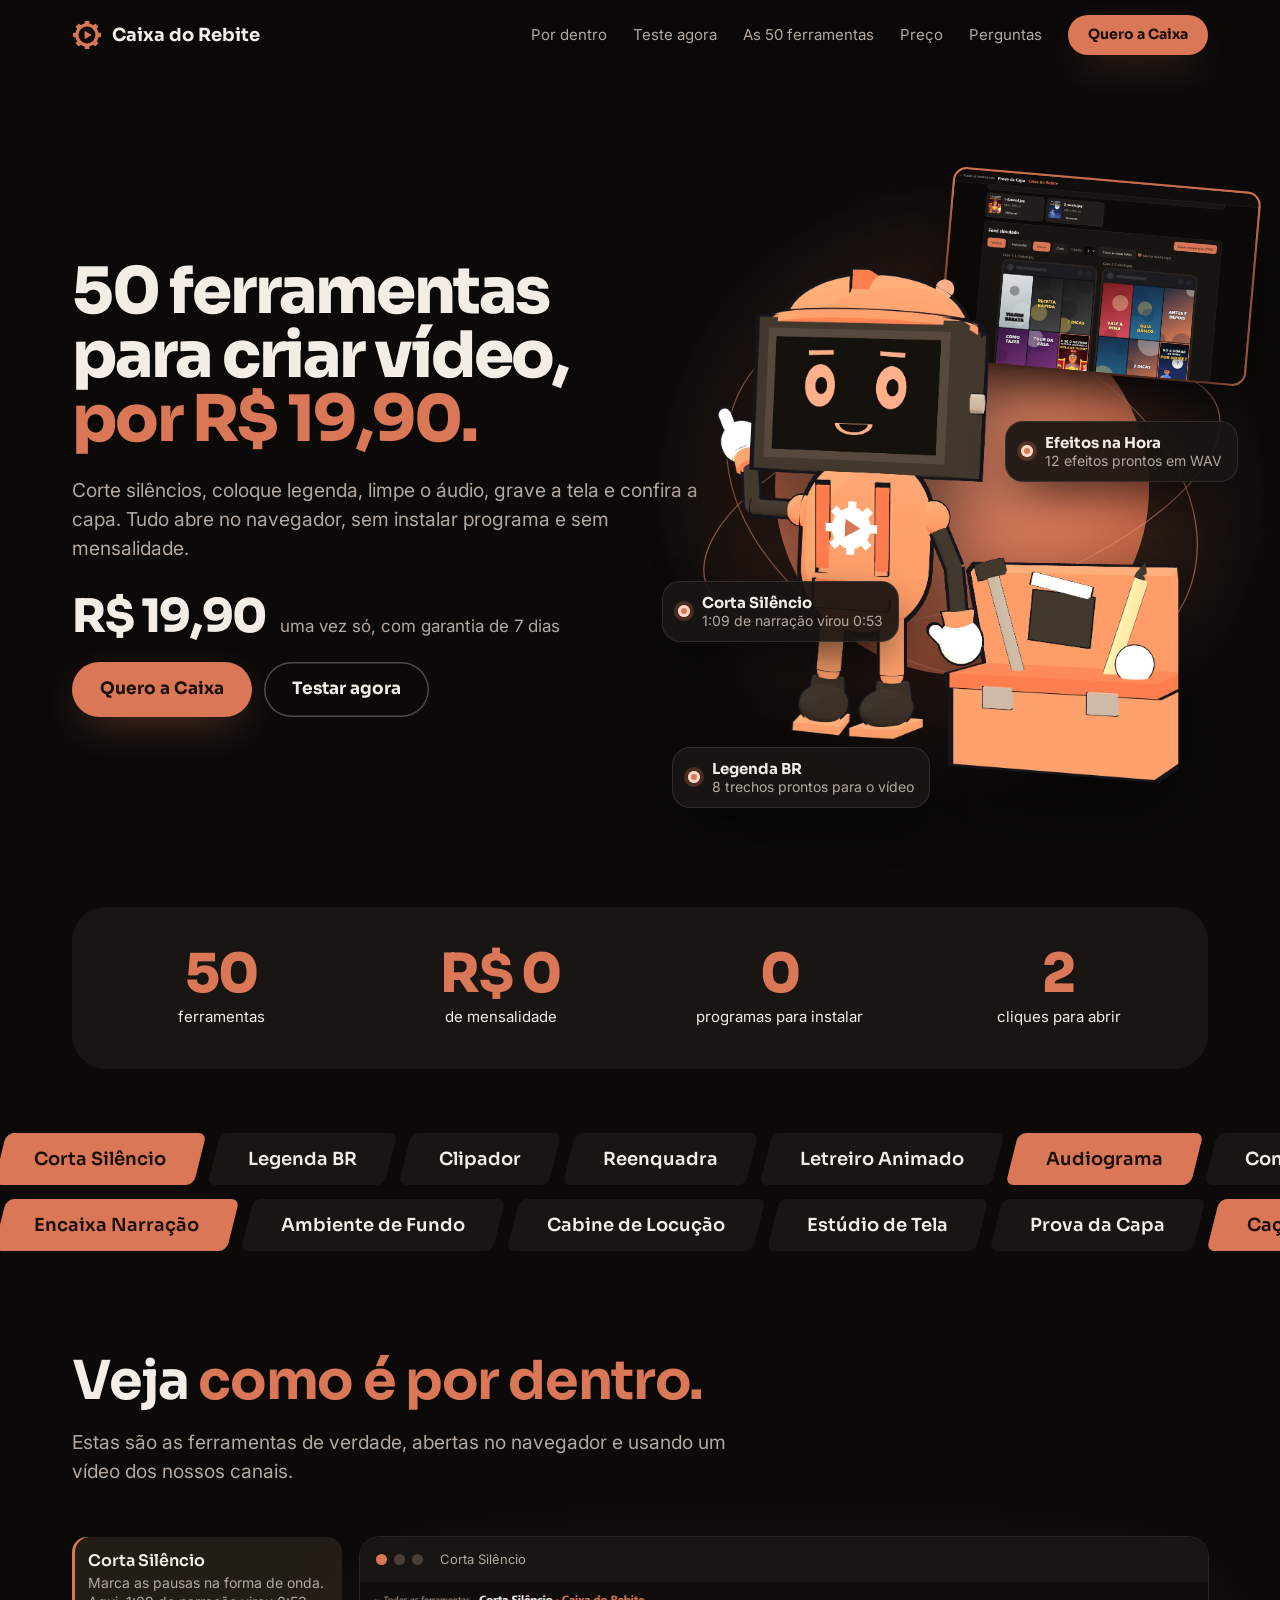
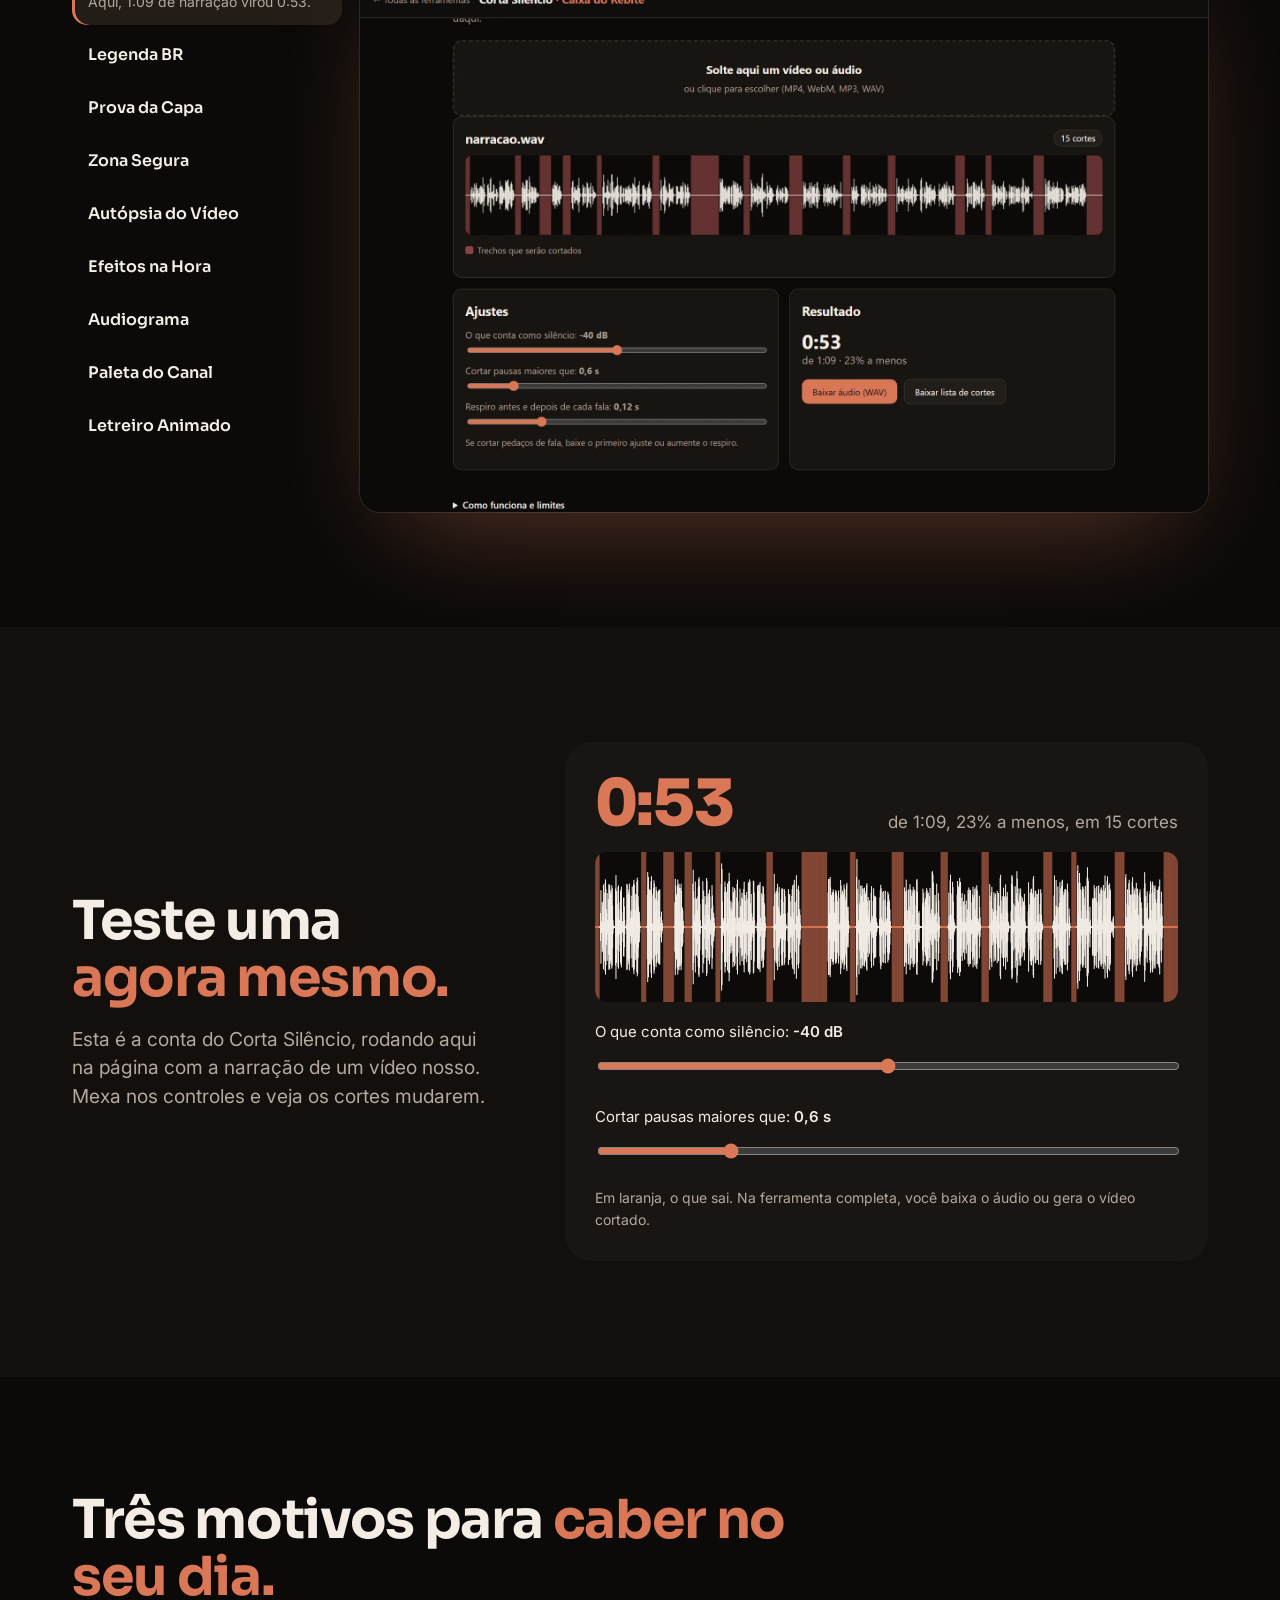
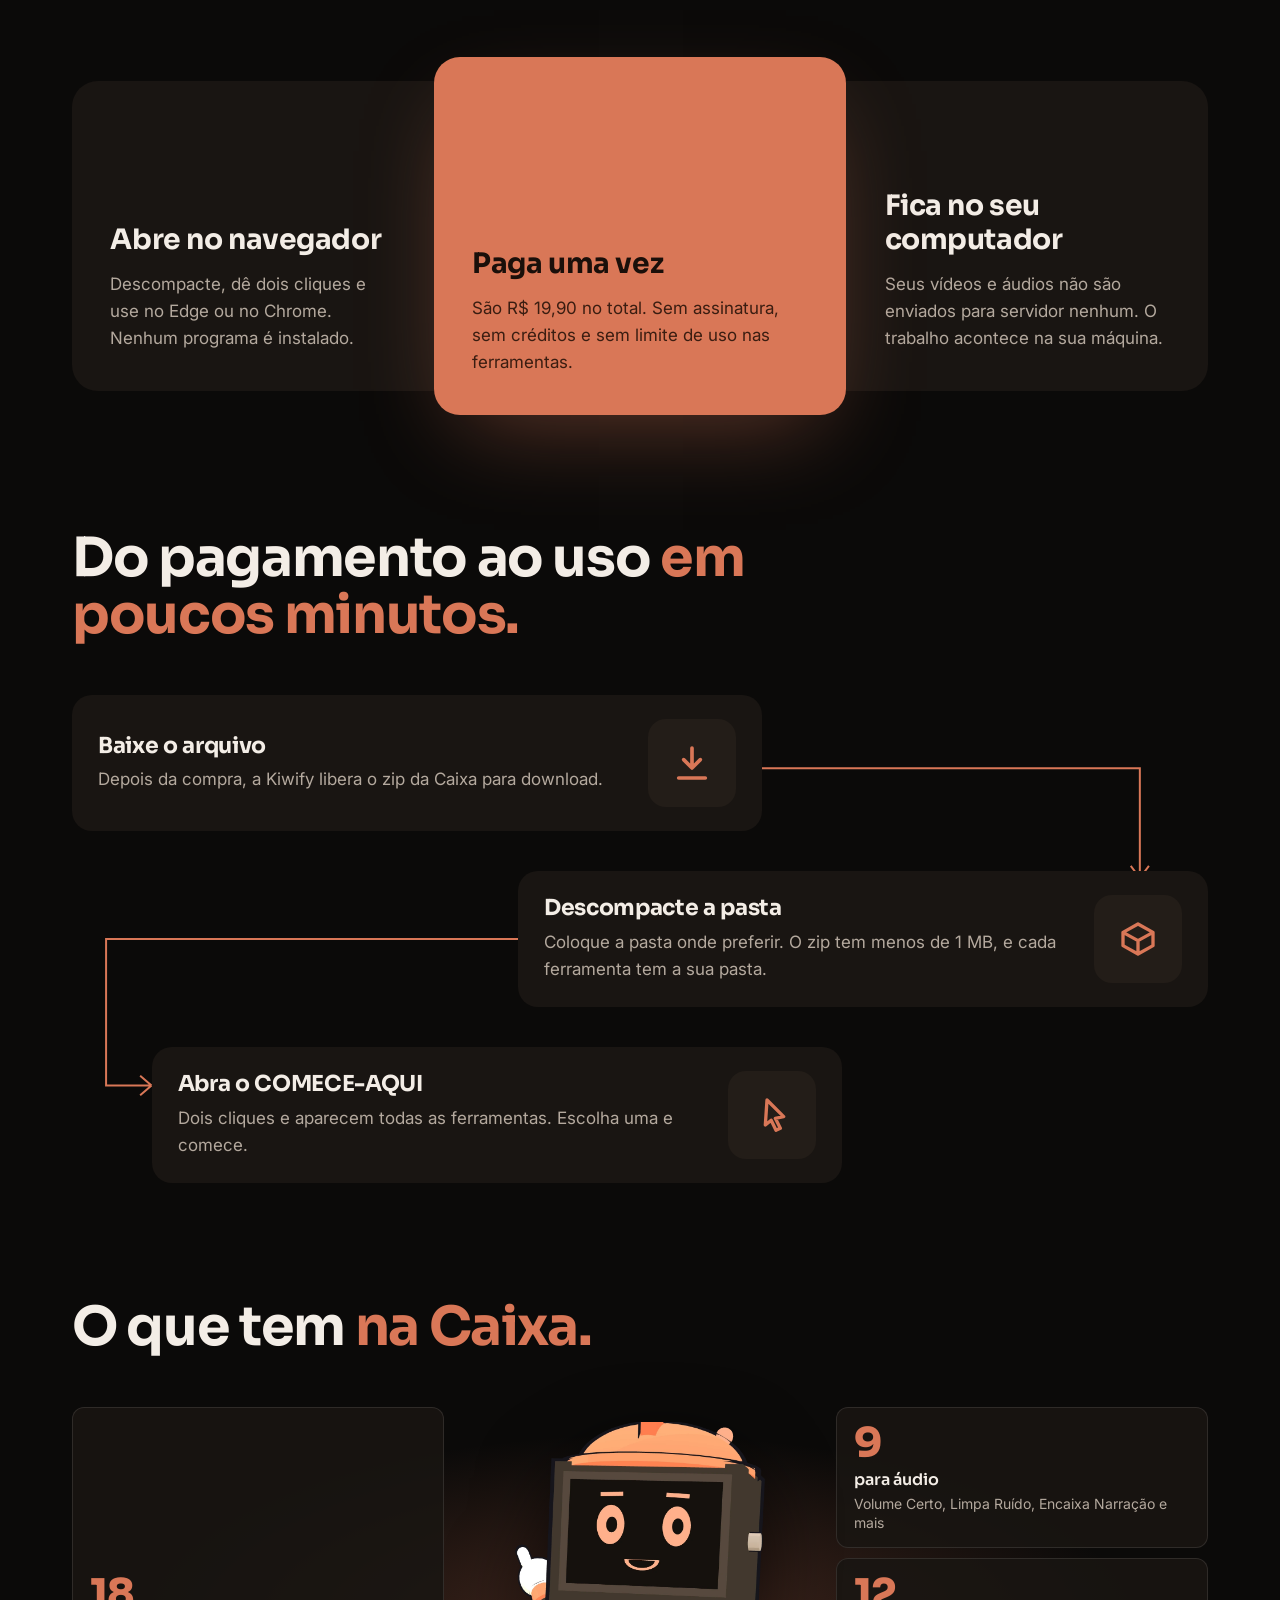
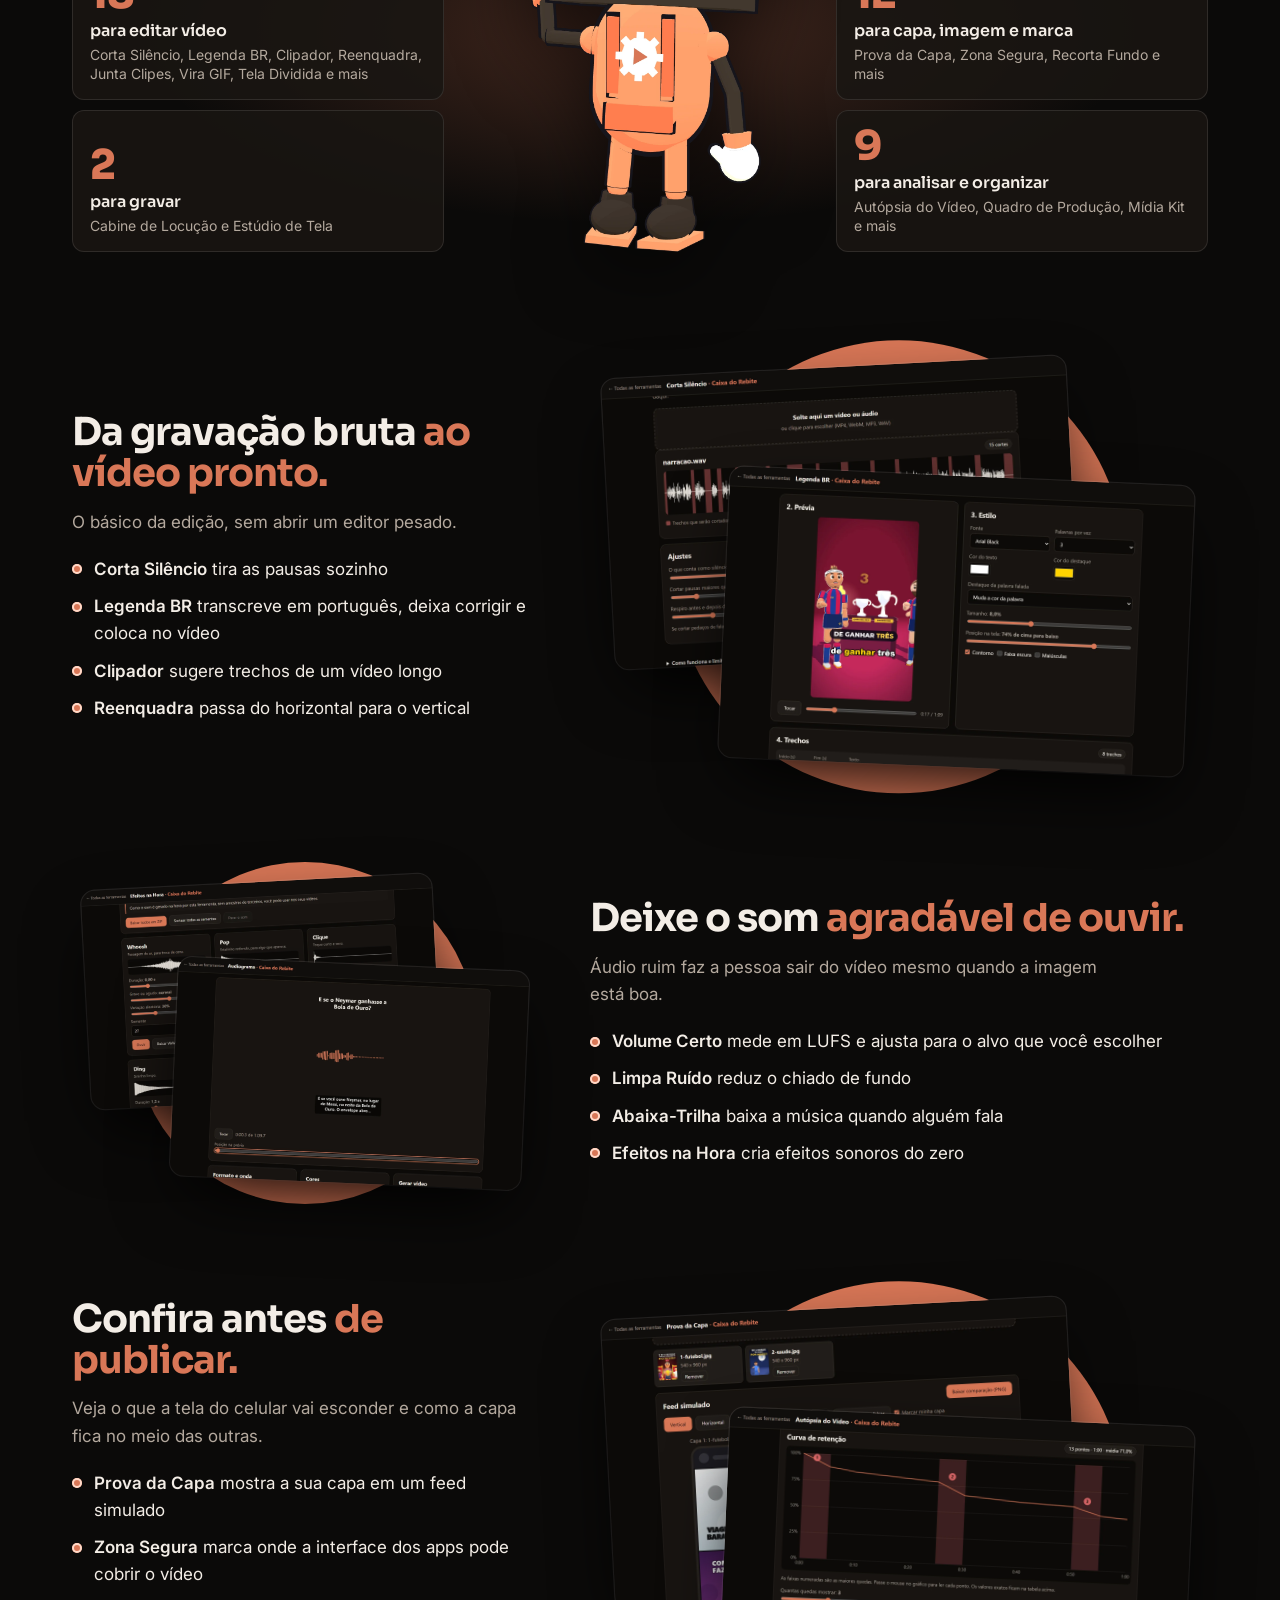
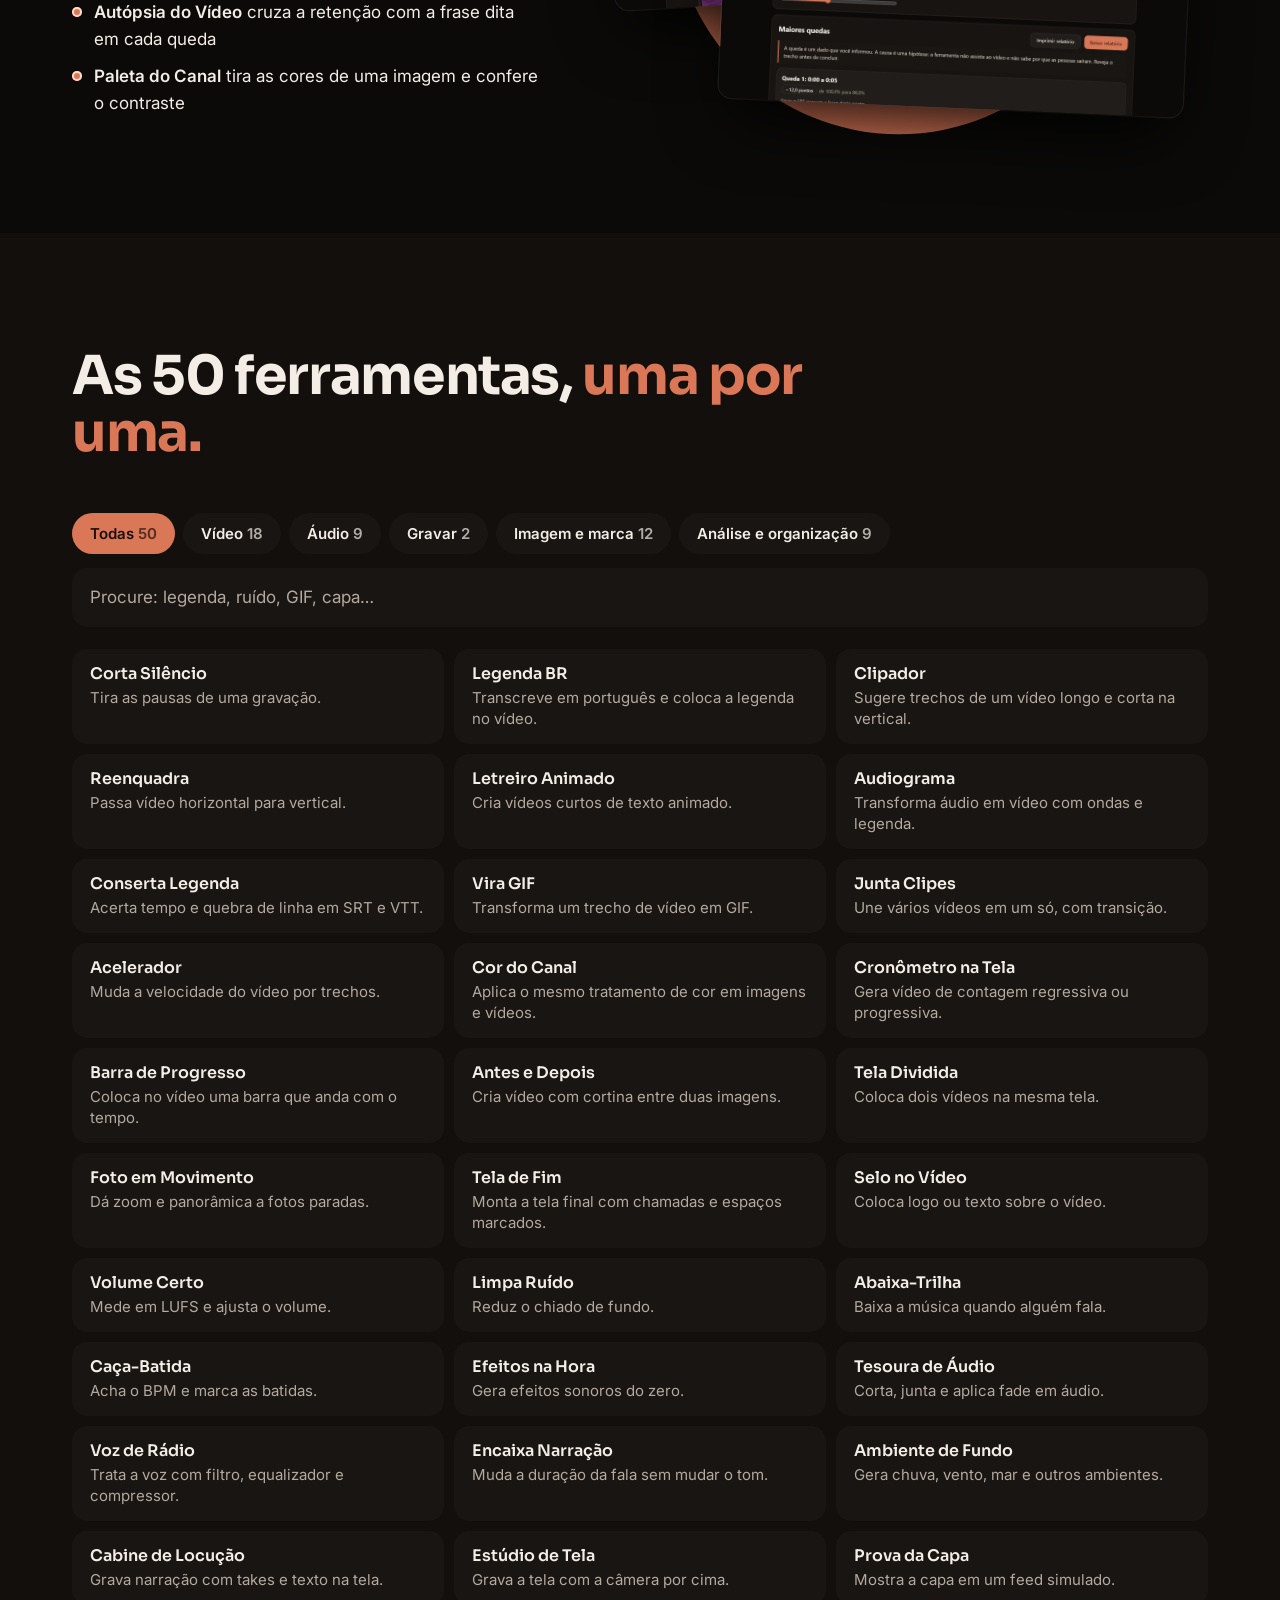
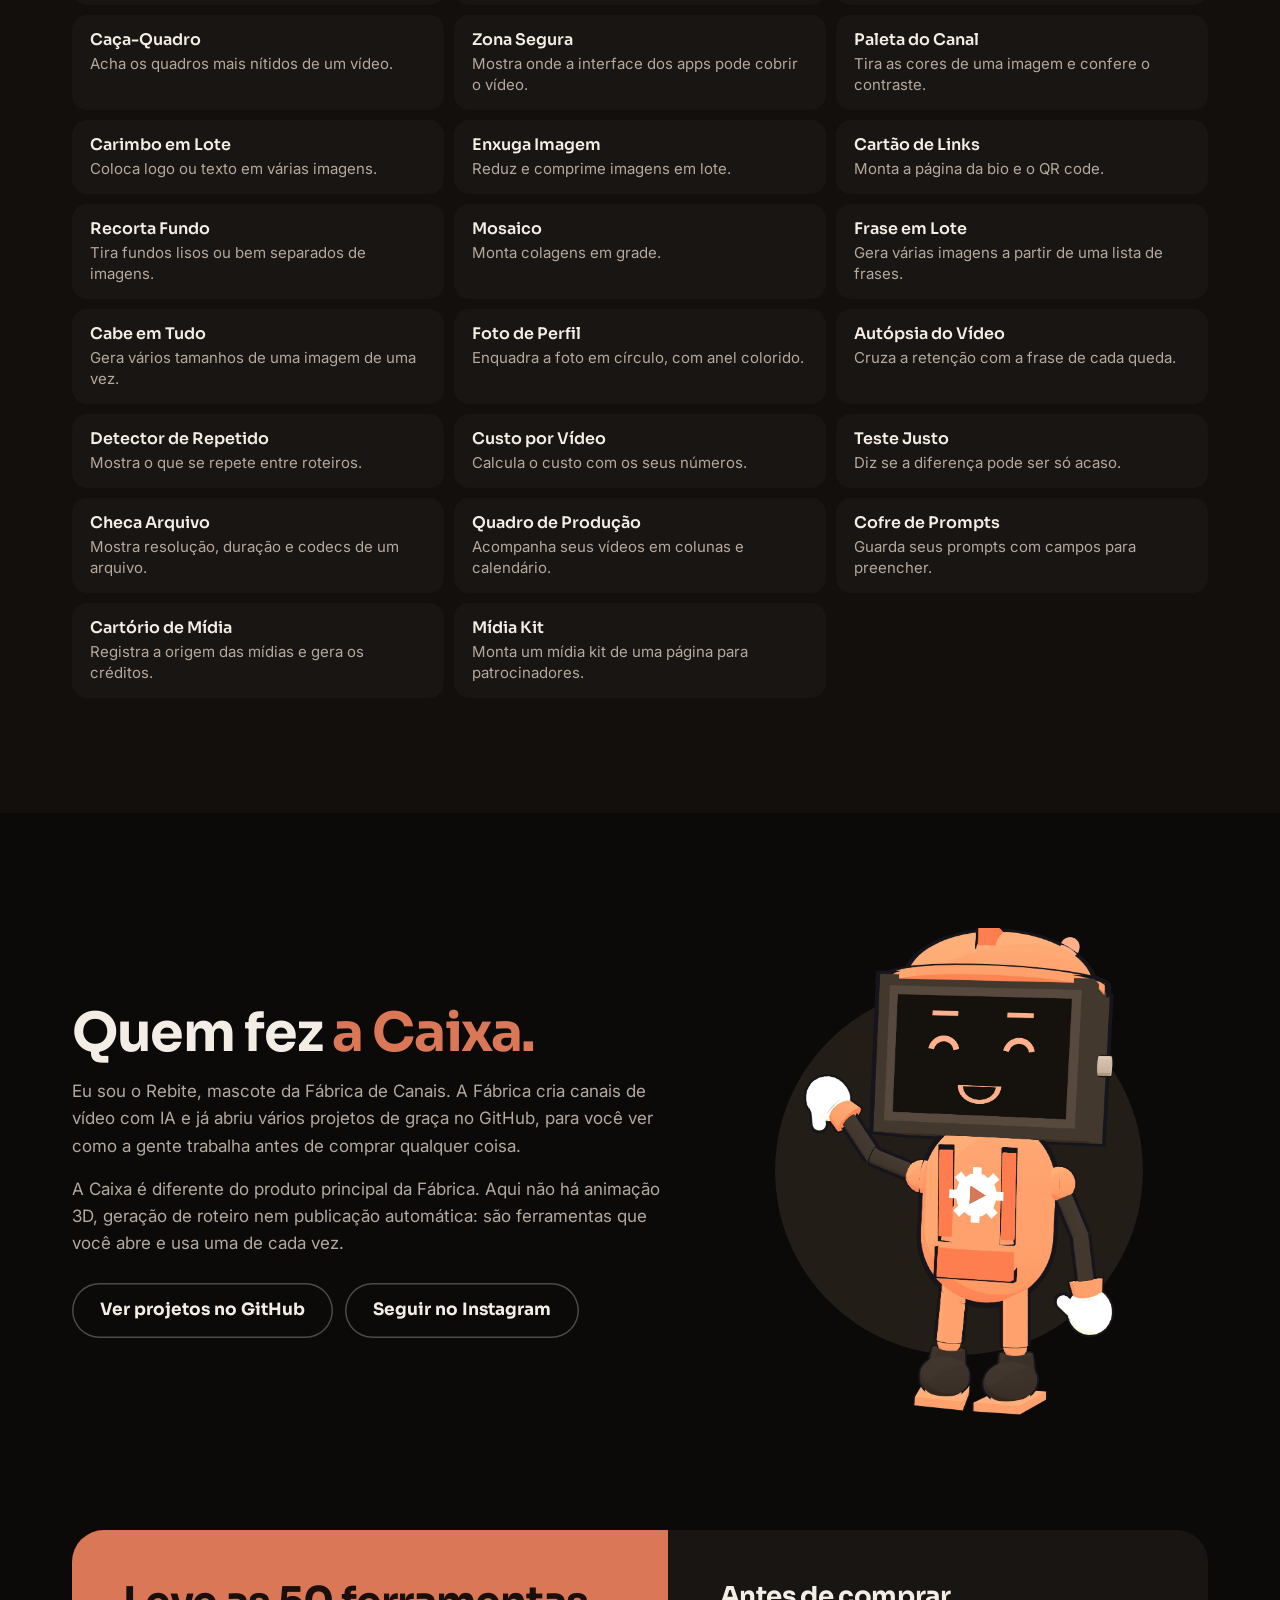
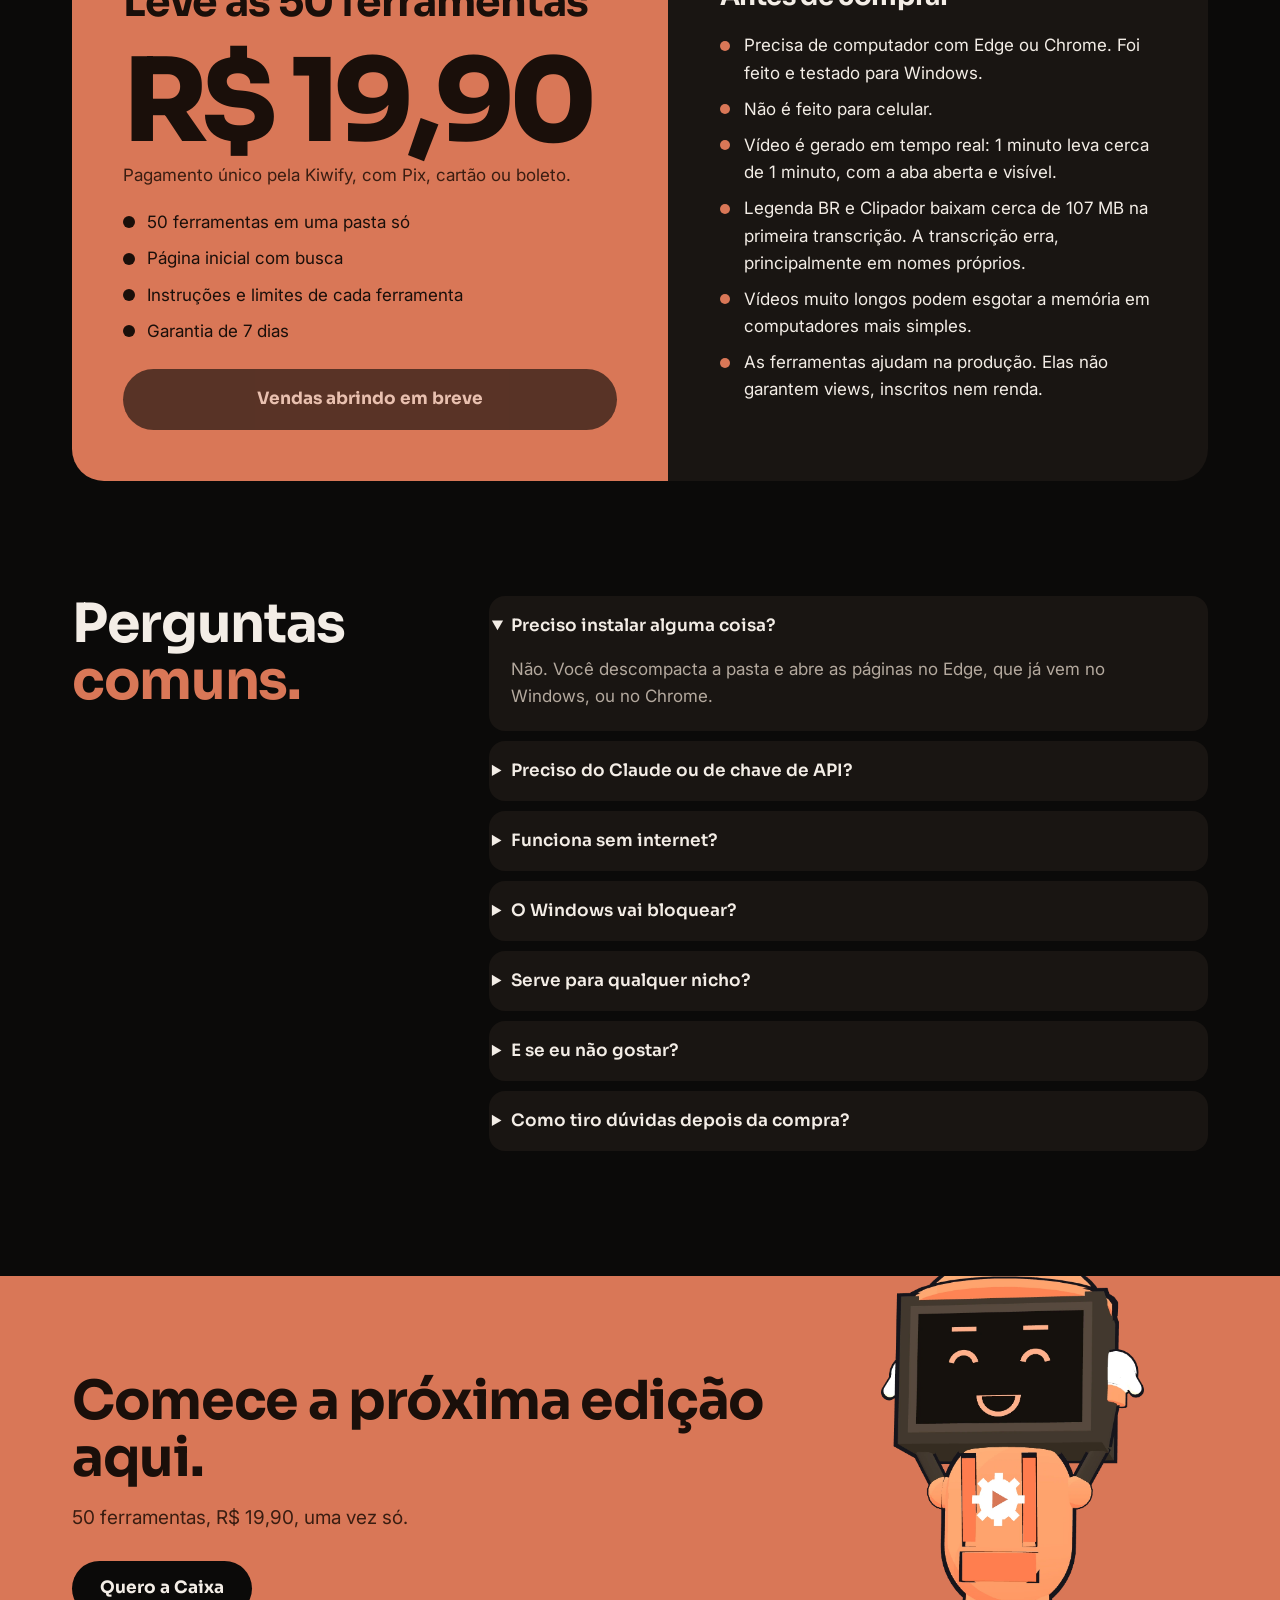
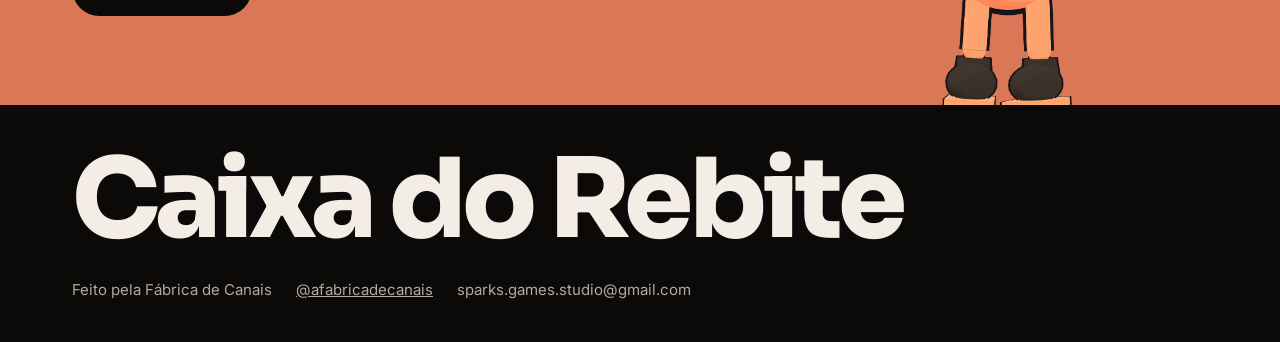
==== caixa.html @ 47e312ff "Publica a página de vendas da Caixa de Ferramentas do Rebite A compra fica desativada até o link da " ====
<!doctype html>
<html lang="pt-BR">
<head>
<meta charset="utf-8">
<meta name="viewport" content="width=device-width,initial-scale=1,viewport-fit=cover">
<title>Caixa de Ferramentas do Rebite: 50 ferramentas para criar vídeo por R$ 19,90</title>
<meta name="description" content="50 ferramentas para cortar silêncio, legendar, limpar áudio, gravar a tela e conferir a capa. Abrem no navegador, sem instalar programa e sem mensalidade. R$ 19,90, uma vez só.">
<meta name="theme-color" content="#0b0a09">
<link rel="canonical" href="https://sparks-gamesstudio.github.io/fabrica-de-canais/caixa.html">
<meta property="og:type" content="product">
<meta property="og:locale" content="pt_BR">
<meta property="og:title" content="Caixa de Ferramentas do Rebite: 50 ferramentas por R$ 19,90">
<meta property="og:description" content="Corte silêncios, coloque legenda, limpe o áudio, grave a tela e confira a capa. Tudo no navegador, sem instalar programa e sem mensalidade.">
<meta property="og:image" content="https://sparks-gamesstudio.github.io/fabrica-de-canais/assets/caixa/og.jpg">
<meta property="og:url" content="https://sparks-gamesstudio.github.io/fabrica-de-canais/caixa.html">
<meta name="twitter:card" content="summary_large_image">
<link rel="icon" href="assets/simbolo.svg" type="image/svg+xml">
<link rel="preconnect" href="https://fonts.googleapis.com">
<link rel="preconnect" href="https://fonts.gstatic.com" crossorigin>
<link href="https://fonts.googleapis.com/css2?family=Sora:wght@500;600;700;800&family=Inter:wght@400;500;600&display=swap" rel="stylesheet">
<style>
:root{--bg:#0b0a09;--bg2:#120f0d;--card:#191512;--card2:#231d18;--txt:#f3ede6;--mut:#b4a99e;--or:#d97757;--or2:#f0a07f;--or3:#ffcfb8;--line:rgba(243,237,230,.11);--glow:rgba(217,119,87,.42);--max:1200px;--r:26px}
*{box-sizing:border-box}
html{scroll-behavior:smooth;-webkit-text-size-adjust:100%}
body{margin:0;background:var(--bg);color:var(--txt);font:17px/1.6 Inter,"Segoe UI",system-ui,sans-serif;-webkit-font-smoothing:antialiased;overflow-x:clip}
img,svg,canvas{display:block;max-width:100%}
a{color:inherit}
h1,h2,h3{font-family:Sora,Inter,sans-serif;margin:0;letter-spacing:-.025em;line-height:1.06;font-weight:700}
h1{font-size:clamp(42px,5vw,74px);font-weight:800;letter-spacing:-.035em;line-height:1}
h2{font-size:clamp(32px,4.2vw,58px)}
h3{font-size:22px;line-height:1.2;letter-spacing:-.015em}
h1 em,h2 em{font-style:normal;color:var(--or)}
p{margin:0}
.wrap{max-width:var(--max);margin:auto;padding-inline:clamp(18px,3.4vw,32px)}
section{position:relative;padding-block:clamp(70px,9vw,128px);scroll-margin-top:70px}
.lead{font-size:clamp(18px,1.5vw,21px);color:var(--mut);line-height:1.5;max-width:58ch}
.btn{display:inline-flex;align-items:center;justify-content:center;gap:10px;background:var(--or);color:#1a0f0a;font:700 17px/1.1 Sora,Inter,sans-serif;padding:18px 28px;border-radius:99px;border:0;text-decoration:none;cursor:pointer;box-shadow:0 14px 44px -12px var(--glow);transition:transform .18s,background .18s}
.btn:hover{background:var(--or2);transform:translateY(-2px)}
.btn:active{transform:translateY(0) scale(.98)}
.btn.sec{background:transparent;color:var(--txt);box-shadow:inset 0 0 0 1.5px rgba(243,237,230,.28)}
.btn.sec:hover{background:rgba(243,237,230,.08)}
.btn[aria-disabled=true]{opacity:.62;cursor:default;transform:none}
:focus-visible{outline:3px solid var(--or3);outline-offset:3px;border-radius:8px}
/* navegação */
.nav{position:sticky;top:0;z-index:40;background:rgba(11,10,9,.86);backdrop-filter:blur(12px)}
.nav .wrap{display:flex;align-items:center;gap:26px;height:70px}
.marca{display:flex;align-items:center;gap:10px;font:700 18px Sora,sans-serif;text-decoration:none;white-space:nowrap}
.nav ul{display:flex;gap:26px;list-style:none;margin:0 0 0 auto;padding:0;font-size:15px}
.nav ul a{text-decoration:none;color:var(--mut)}.nav ul a:hover{color:var(--txt)}
.nav .btn{padding:12px 20px;font-size:14px}
@media(max-width:820px){.nav ul{display:none}.nav .btn{margin-left:auto}}
/* topo */
.heroi{padding-block:clamp(26px,3vw,48px) 0;overflow:clip}
.heroi .wrap{display:grid;grid-template-columns:minmax(0,1.12fr) minmax(0,.88fr);gap:18px;align-items:center;min-height:min(760px,calc(100vh - 70px))}
.heroi .lead{margin:24px 0 30px}
.acoes{display:flex;flex-wrap:wrap;gap:12px;align-items:center}
.preco-topo{display:flex;flex-wrap:wrap;gap:6px 14px;align-items:baseline;margin-bottom:22px}
.preco-topo b{font:800 clamp(38px,3.6vw,50px)/1 Sora,sans-serif;letter-spacing:-.03em}
.preco-topo span{color:var(--mut)}
.nota{color:var(--mut);font-size:15px;margin-top:16px}
.palco{position:relative;height:clamp(500px,48vw,720px)}
.palco .sol{position:absolute;left:50%;top:50%;width:76%;aspect-ratio:1;transform:translate(-50%,-50%);border-radius:50%;background:radial-gradient(circle at 42% 34%,#ef9674,var(--or) 55%,#a44f33)}
.palco .halo{position:absolute;inset:-14%;background:radial-gradient(circle,var(--glow),transparent 62%);pointer-events:none}
.palco svg.orbita{position:absolute;inset:0;width:100%;height:100%;overflow:visible;pointer-events:none}
.orbita ellipse{fill:none;stroke:var(--or2);stroke-width:1.5;opacity:.55}
.palco .rebite{position:absolute;left:47%;bottom:2%;height:84%;width:auto;max-width:none;transform:translateX(-50%);filter:drop-shadow(0 26px 40px rgba(0,0,0,.55))}
.janelinha{position:absolute;right:-9%;top:0;width:62%;border-radius:12px;overflow:hidden;box-shadow:0 26px 60px -12px #000,0 0 0 2px var(--or);transform:rotate(5deg);background:#100e0c}
.resultado{position:absolute;display:flex;gap:12px;align-items:center;background:rgba(25,21,18,.93);border-radius:18px;padding:12px 16px;box-shadow:0 18px 50px -14px #000,inset 0 0 0 1px var(--line);font-size:14px;line-height:1.3;max-width:275px;z-index:3;animation:flutua 7s ease-in-out infinite}
.resultado i{flex:none;width:12px;height:12px;border-radius:50%;background:var(--or);box-shadow:0 0 0 4px rgba(217,119,87,.25),inset 0 0 0 3px #ffd9c8}
.resultado b{display:block;font:700 15px Sora,sans-serif}
.resultado span{color:var(--mut)}
.r1{left:-11%;top:65%}.r2{right:-6%;top:39%;animation-delay:-2.3s}.r3{left:-9%;bottom:-2%;animation-delay:-4.6s}
@keyframes flutua{50%{transform:translateY(-10px)}}
@media(max-width:960px){.heroi .wrap{grid-template-columns:1fr;min-height:0}.palco{height:112vw;max-height:640px;margin-top:6px}.janelinha{right:0;width:44%;top:2%}.r1{left:0;top:auto;bottom:27%}.r2{right:0;top:auto;bottom:7%}.r3{display:none}.resultado{max-width:215px;font-size:13px;padding:10px 13px}.resultado b{font-size:14px}}
/* bolhas de números */
.bolhas{display:grid;grid-template-columns:repeat(4,1fr);gap:0;background:var(--card);border-radius:34px;margin-top:clamp(20px,3vw,40px);padding:clamp(20px,2.6vw,34px) 10px;position:relative;z-index:4}
.bolhas div{padding:6px 18px;text-align:center}
.bolhas b{display:block;font:800 clamp(36px,4.2vw,58px)/1.05 Sora,sans-serif;letter-spacing:-.03em;color:var(--or)}
.bolhas span{font-size:15px;color:var(--txt)}
@media(max-width:700px){.bolhas{grid-template-columns:1fr 1fr;row-gap:20px}}
/* faixa inclinada */
.faixa{padding-block:clamp(44px,5vw,70px);overflow:hidden}
.trilho{display:flex;gap:14px;width:max-content;animation:anda 70s linear infinite}
.trilho+.trilho{margin-top:14px;animation-direction:reverse}
.trilho span{display:block;padding:15px 34px;font:600 18px Sora,sans-serif;background:var(--card);transform:skewX(-14deg);border-radius:8px;white-space:nowrap}
.trilho span b{display:block;font-weight:600;transform:skewX(14deg)}
.trilho span:nth-child(5n+1){background:var(--or);color:#1a0f0a}
@keyframes anda{to{transform:translateX(-50%)}}
/* janela de ferramentas */
.titulo{max-width:800px;margin-bottom:clamp(30px,4vw,52px)}
.titulo .lead{margin-top:18px}
.vitrine{display:grid;grid-template-columns:270px minmax(0,1fr);gap:18px;align-items:start}
.abas{display:grid;gap:6px}
.abas button{all:unset;box-sizing:border-box;display:block;padding:13px 16px;border-radius:15px;cursor:pointer;transition:background .15s}
.abas button b{display:block;font:600 16px Sora,sans-serif}
.abas button span{display:none;font-size:14px;color:var(--mut);line-height:1.35;margin-top:3px}
.abas button:hover{background:var(--card)}
.abas button:focus-visible{outline:3px solid var(--or3)}
.abas button[aria-selected=true]{background:var(--card2);box-shadow:inset 3px 0 0 var(--or)}
.abas button[aria-selected=true] span{display:block}
.navegador{border-radius:20px;background:#100e0c;overflow:hidden;box-shadow:0 44px 110px -40px var(--glow),0 0 0 1px var(--line)}
.navegador .barra{display:flex;align-items:center;gap:7px;padding:12px 16px;background:var(--card)}
.navegador .barra i{width:11px;height:11px;border-radius:50%;background:#4a3f36}
.navegador .barra i:first-child{background:var(--or)}
.navegador .barra span{margin-left:10px;font-size:13px;color:var(--mut)}
.navegador img{width:100%;height:auto;aspect-ratio:16/10;object-fit:cover;object-position:top}
.legenda-tela{margin-top:14px;color:var(--mut);font-size:15px}
@media(max-width:900px){.vitrine{grid-template-columns:1fr}.abas{display:flex;overflow-x:auto;gap:8px;padding-bottom:6px;scrollbar-width:none}.abas button{flex:none;background:var(--card);border-radius:99px;padding:11px 16px}.abas button b{font-size:14px;white-space:nowrap}.abas button[aria-selected=true]{background:var(--or);color:#1a0f0a;box-shadow:none}.abas button[aria-selected=true] span{display:none}}
/* teste ao vivo */
.ao-vivo{background:var(--bg2)}
.ao-vivo .wrap{display:grid;grid-template-columns:minmax(0,.8fr) minmax(0,1.2fr);gap:clamp(26px,5vw,70px);align-items:center}
.bancada{background:var(--card);border-radius:var(--r);padding:clamp(18px,2.4vw,30px)}
.bancada canvas{width:100%;height:150px;border-radius:12px;background:#0d0b0a}
.placar{display:flex;align-items:flex-end;justify-content:space-between;gap:10px;margin:0 0 16px;flex-wrap:wrap}
.placar b{font:800 clamp(46px,5vw,68px)/1 Sora,sans-serif;letter-spacing:-.03em;color:var(--or);font-variant-numeric:tabular-nums}
.placar span{color:var(--mut)}
.bancada label{display:block;margin-top:18px;font-size:15px}
.bancada label b{font-weight:600}
.bancada input[type=range]{width:100%;margin-top:9px;accent-color:var(--or);height:26px}
.pequeno{font-size:14px;color:var(--mut);margin-top:14px}
@media(max-width:900px){.ao-vivo .wrap{grid-template-columns:1fr}}
/* três cartões */
.tres{display:grid;grid-template-columns:1fr 1.14fr 1fr;align-items:stretch}
.tres>div{padding:clamp(26px,3vw,42px);background:var(--card);display:flex;flex-direction:column;gap:14px;justify-content:flex-end;min-height:310px}
.tres>div:first-child{border-radius:var(--r) 0 0 var(--r);margin-block:24px}
.tres>div:last-child{border-radius:0 var(--r) var(--r) 0;margin-block:24px}
.tres .meio{background:var(--or);color:#1a0f0a;border-radius:var(--r);box-shadow:0 34px 90px -28px var(--glow);position:relative;z-index:1}
.tres .meio p{color:#3a1d11}
.tres p{color:var(--mut)}
.tres h3{font-size:clamp(23px,2.2vw,30px)}
@media(max-width:800px){.tres{grid-template-columns:1fr;gap:12px}.tres>div,.tres>div:first-child,.tres>div:last-child{border-radius:var(--r);margin:0;min-height:0}}
/* passos */
.passos{list-style:none;margin:0;padding:0;display:grid;gap:40px;position:relative}
.passos li{position:relative;display:grid;grid-template-columns:minmax(0,1fr) 88px;gap:18px;align-items:center;width:min(690px,100%);background:var(--card);border-radius:20px;padding:24px 26px}
.passos li:nth-child(2){margin-left:auto}
.passos li:nth-child(3){margin-left:7%}
.passos p{color:var(--mut);margin-top:7px}
.passos .sim{width:88px;height:88px;border-radius:18px;background:var(--card2);display:grid;place-items:center;color:var(--or)}
.liga{position:absolute;inset:0;width:100%;height:100%;pointer-events:none;overflow:visible}
.liga path{fill:none;stroke:var(--or);stroke-width:2}
.passos-caixa{position:relative}
@media(max-width:800px){.liga{display:none}.passos{gap:14px}.passos li,.passos li:nth-child(2),.passos li:nth-child(3){margin:0;grid-template-columns:minmax(0,1fr) 62px;padding:20px}.passos .sim{width:62px;height:62px}.passos .sim svg{width:30px}}
/* mapa da caixa */
.mapa{position:relative;display:grid;grid-template-columns:repeat(12,1fr);grid-auto-rows:minmax(104px,auto);gap:10px;background:radial-gradient(ellipse at center,rgba(217,119,87,.28),transparent 62%)}
.mapa a{display:flex;flex-direction:column;justify-content:flex-end;padding:16px 18px;border-radius:12px;background:rgba(25,21,18,.86);box-shadow:inset 0 0 0 1px var(--line);text-decoration:none;transition:box-shadow .15s,background .15s;min-width:0}
.mapa a:hover{box-shadow:inset 0 0 0 2px var(--or);background:var(--card2)}
.mapa b{font:800 clamp(30px,3.2vw,44px)/1 Sora,sans-serif;color:var(--or);letter-spacing:-.03em}
.mapa span{font:600 16px/1.25 Sora,sans-serif;margin-top:6px}
.mapa small{font-size:14px;line-height:1.35;color:var(--mut);margin-top:5px}
.mapa .figura{grid-column:5/9;grid-row:1/4;display:flex;align-items:flex-end;justify-content:center;min-height:420px}
.mapa .figura img{height:430px;width:auto;max-width:none;filter:drop-shadow(0 20px 34px rgba(0,0,0,.6))}
.m1{grid-column:1/5;grid-row:1/3}.m2{grid-column:9/13;grid-row:1/2}.m3{grid-column:1/5;grid-row:3/4}.m4{grid-column:9/13;grid-row:2/3}.m5{grid-column:9/13;grid-row:3/4}
@media(max-width:800px){.mapa{grid-template-columns:1fr 1fr;grid-auto-rows:auto}.mapa .figura{grid-column:1/3;grid-row:auto;min-height:0;order:-1}.mapa .figura img{height:300px}.mapa a{grid-column:auto;grid-row:auto;min-height:104px}.m1{grid-column:1/3}}
/* linhas alternadas */
.linhas{display:grid;gap:clamp(70px,9vw,130px)}
.area{display:grid;grid-template-columns:minmax(0,.86fr) minmax(0,1.14fr);gap:clamp(26px,4vw,64px);align-items:center}
.area:nth-child(even)>.texto{order:2}
.area h3{font-size:clamp(28px,3vw,42px);letter-spacing:-.025em;line-height:1.08}
.area p{color:var(--mut);margin-top:14px;max-width:48ch}
.area ul{list-style:none;padding:0;margin:20px 0 0;display:grid;gap:10px}
.area li{padding-left:22px;position:relative}
.area li::before{content:"";position:absolute;left:0;top:.5em;width:10px;height:10px;border-radius:50%;background:var(--or);box-shadow:inset 0 0 0 2px #ffd9c8}
.area li b{font-weight:600}
.pilha{position:relative;aspect-ratio:16/11;margin-inline:3%}
.pilha img{position:absolute;width:80%;border-radius:14px;box-shadow:0 28px 70px -16px #000,0 0 0 1px var(--line);background:#100e0c}
.pilha img:nth-child(1){left:0;top:0;transform:rotate(-3deg)}
.pilha img:nth-child(2){right:0;bottom:0;transform:rotate(2.5deg)}
.pilha::before{content:"";position:absolute;left:50%;top:50%;width:78%;aspect-ratio:1;transform:translate(-50%,-50%);border-radius:50%;background:var(--or)}
@media(max-width:800px){.area{grid-template-columns:1fr}.area:nth-child(even)>.texto{order:0}}
/* catálogo */
.catalogo{background:var(--bg2)}
.filtros{display:flex;flex-wrap:wrap;gap:8px;margin-bottom:14px}
.filtros button{font:600 15px Inter,sans-serif;color:var(--txt);background:var(--card);border:0;border-radius:99px;padding:11px 18px;cursor:pointer}
.filtros button:hover{background:var(--card2)}
.filtros button[aria-pressed=true]{background:var(--or);color:#1a0f0a}
.busca{width:100%;background:var(--card);color:var(--txt);border:0;border-radius:15px;padding:16px 18px;font:inherit;margin-bottom:22px}
.busca::placeholder{color:var(--mut)}
.lista{display:grid;grid-template-columns:repeat(3,minmax(0,1fr));gap:10px}
.lista div{background:var(--card);border-radius:15px;padding:15px 18px}
.lista b{display:block;font:600 16px/1.25 Sora,sans-serif;margin-bottom:3px}
.lista span{font-size:15px;color:var(--mut);line-height:1.4;display:block}
@media(max-width:900px){.lista{grid-template-columns:1fr 1fr}}
@media(max-width:600px){.lista{grid-template-columns:1fr}.lista.fechada div:nth-child(n+11){display:none}}
#verTudo{display:none;margin:18px auto 0}
@media(max-width:600px){.lista.fechada~#verTudo{display:flex}}
#nada{color:var(--mut);padding:10px 0}
/* quem fez */
.quem .wrap{display:grid;grid-template-columns:minmax(0,1.1fr) minmax(0,.9fr);gap:30px;align-items:center}
.quem p{color:var(--mut);margin-top:16px;max-width:54ch}
.quem .figura{position:relative;display:flex;justify-content:center}
.quem .figura::before{content:"";position:absolute;width:74%;aspect-ratio:1;border-radius:50%;background:var(--card2);top:12%}
.quem img{position:relative;height:clamp(350px,38vw,510px);width:auto;max-width:none}
.quem .acoes{margin-top:26px}
@media(max-width:800px){.quem .wrap{grid-template-columns:1fr}}
/* preço */
.compra{display:grid;grid-template-columns:minmax(0,1.05fr) minmax(0,.95fr);border-radius:32px;background:var(--card);overflow:hidden}
.compra .cheio{background:var(--or);color:#1a0f0a;padding:clamp(28px,4vw,54px)}
.compra .cheio h2{font-size:clamp(30px,3.2vw,44px)}
.valor{font:800 clamp(66px,9vw,118px)/.95 Sora,sans-serif;letter-spacing:-.05em;margin:22px 0 6px}
.compra .cheio p{color:#3a1d11}
.compra .cheio .btn{background:#0b0a09;color:var(--txt);width:100%;margin-top:24px;box-shadow:none;padding:21px}
.compra .cheio .btn:hover{background:#2a211b}
.compra ul{list-style:none;padding:0;margin:20px 0 0;display:grid;gap:9px}
.compra .cheio li{padding-left:24px;position:relative}
.compra .cheio li::before{content:"";position:absolute;left:0;top:.42em;width:12px;height:12px;border-radius:50%;background:#1a0f0a}
.compra .frio{padding:clamp(28px,4vw,54px)}
.compra .frio li{color:var(--txt);padding-left:24px;position:relative}
.compra .frio li::before{content:"";position:absolute;left:0;top:.5em;width:10px;height:10px;border-radius:50%;background:var(--or)}
.compra h3{font-size:26px}
@media(max-width:860px){.compra{grid-template-columns:1fr}}
/* perguntas */
.perguntas .wrap{display:grid;grid-template-columns:minmax(0,.7fr) minmax(0,1.3fr);gap:30px}
details{background:var(--card);border-radius:16px;margin-bottom:10px;padding:0 22px}
summary{cursor:pointer;font:600 17px/1.3 Sora,sans-serif;padding:19px 0;list-style-position:outside}
details p{padding:0 0 20px;color:var(--mut)}
@media(max-width:800px){.perguntas .wrap{grid-template-columns:1fr}}
/* fim */
.fim{background:var(--or);color:#1a0f0a;padding-block:0;overflow:hidden}
.fim .wrap{display:grid;grid-template-columns:minmax(0,1.3fr) minmax(0,.7fr);align-items:end;gap:20px}
.fim .texto{padding-block:clamp(50px,7vw,90px)}
.fim h2 em{color:inherit}
.fim p{margin-top:16px;font-size:19px;color:#3a1d11;max-width:42ch}
.fim .btn{background:#0b0a09;color:var(--txt);margin-top:28px;box-shadow:none}
.fim .btn:hover{background:#2a211b}
.fim img{height:clamp(300px,34vw,460px);width:auto;max-width:none;margin-inline:auto;margin-bottom:-6px}
@media(max-width:700px){.fim .wrap{grid-template-columns:1fr}.fim .texto{padding-bottom:10px}.fim img{height:300px}}
footer{padding:40px 0 calc(90px + env(safe-area-inset-bottom));font-size:15px;color:var(--mut)}
footer .nome{font:800 clamp(30px,8.6vw,118px)/1 Sora,sans-serif;letter-spacing:-.045em;color:var(--txt);margin-bottom:22px;white-space:nowrap}
footer .linhas-f{display:flex;flex-wrap:wrap;gap:8px 24px}
@media(min-width:801px){footer{padding-bottom:40px}}
.barra-compra{position:fixed;left:10px;right:10px;bottom:calc(10px + env(safe-area-inset-bottom));z-index:30;display:none;align-items:center;justify-content:space-between;gap:10px;background:#1f1a16;border-radius:99px;padding:8px 8px 8px 20px;box-shadow:0 16px 50px #000a,inset 0 0 0 1px var(--line);transform:translateY(160%);transition:transform .25s}
.barra-compra.ver{transform:none}
.barra-compra b{font:700 16px Sora,sans-serif}
.barra-compra .btn{padding:12px 20px;font-size:14px}
@media(max-width:800px){.barra-compra{display:flex}}
/* entrada */
.js .surge{opacity:0;transform:translateY(24px);transition:opacity .6s ease,transform .6s cubic-bezier(.2,.7,.2,1);transition-delay:var(--d,0s)}
.js .surge.vista{opacity:1;transform:none}
@media(prefers-reduced-motion:reduce){*{animation:none!important;transition:none!important;scroll-behavior:auto!important}.js .surge{opacity:1;transform:none}}
</style>
</head>
<body>
<script>document.documentElement.classList.add('js')</script>
<svg width="0" height="0" style="position:absolute" aria-hidden="true"><defs>
<symbol id="i-baixa" viewBox="0 0 24 24"><path d="M12 3v12m0 0-5-5m5 5 5-5M4 21h16" fill="none" stroke="currentColor" stroke-width="2.2" stroke-linecap="round" stroke-linejoin="round"/></symbol>
<symbol id="i-caixa" viewBox="0 0 24 24"><path d="M3 8l9-5 9 5v8l-9 5-9-5V8zm0 0 9 5 9-5m-9 5v8" fill="none" stroke="currentColor" stroke-width="2" stroke-linejoin="round"/></symbol>
<symbol id="i-clique" viewBox="0 0 24 24"><path d="M9 3l10 10-5 1 3 6-2.6 1.2-2.9-6.1L8 18z" fill="none" stroke="currentColor" stroke-width="2" stroke-linejoin="round"/></symbol>
</defs></svg>

<nav class="nav" aria-label="Principal"><div class="wrap">
  <a class="marca" href="#topo"><img src="assets/simbolo.svg" alt="" width="30" height="30">Caixa do Rebite</a>
  <ul>
    <li><a href="#por-dentro">Por dentro</a></li>
    <li><a href="#teste">Teste agora</a></li>
    <li><a href="#ferramentas">As 50 ferramentas</a></li>
    <li><a href="#comprar">Preço</a></li>
    <li><a href="#perguntas">Perguntas</a></li>
  </ul>
  <a class="btn comprar" href="#comprar">Quero a Caixa</a>
</div></nav>

<main id="topo">
<section class="heroi"><div class="wrap">
  <div>
    <h1>50 ferramentas para criar vídeo, <em style="white-space:nowrap">por R$ 19,90.</em></h1>
    <p class="lead">Corte silêncios, coloque legenda, limpe o áudio, grave a tela e confira a capa. Tudo abre no navegador, sem instalar programa e sem mensalidade.</p>
    <div class="preco-topo"><b>R$ 19,90</b><span>uma vez só, com garantia de 7 dias</span></div>
    <div class="acoes"><a class="btn comprar" href="#comprar">Quero a Caixa</a><a class="btn sec" href="#teste">Testar agora</a></div>
  </div>
  <div class="palco" aria-hidden="true">
    <div class="halo"></div><div class="sol"></div>
    <svg class="orbita" viewBox="0 0 600 700" preserveAspectRatio="xMidYMid meet"><ellipse cx="300" cy="360" rx="330" ry="130" transform="rotate(-19 300 360)"/><ellipse cx="300" cy="360" rx="300" ry="210" transform="rotate(24 300 360)"/></svg>
    <img class="janelinha" src="assets/caixa/tela-prova-da-capa.webp" alt="" loading="eager">
    <img class="rebite" src="assets/caixa/rebite-caixa.webp" alt="" fetchpriority="high">
    <div class="resultado r1"><i></i><div><b>Corta Silêncio</b><span>1:09 de narração virou 0:53</span></div></div>
    <div class="resultado r2"><i></i><div><b>Efeitos na Hora</b><span>12 efeitos prontos em WAV</span></div></div>
    <div class="resultado r3"><i></i><div><b>Legenda BR</b><span>8 trechos prontos para o vídeo</span></div></div>
  </div>
</div>
<div class="wrap" style="display:block;min-height:0"><div class="bolhas">
  <div><b>50</b><span>ferramentas</span></div>
  <div><b>R$ 0</b><span>de mensalidade</span></div>
  <div><b>0</b><span>programas para instalar</span></div>
  <div><b>2</b><span>cliques para abrir</span></div>
</div></div></section>

<div class="faixa" aria-hidden="true"><div class="trilho" id="t1"></div><div class="trilho" id="t2"></div></div>

<section id="por-dentro" style="padding-top:clamp(20px,3vw,50px)"><div class="wrap">
  <div class="titulo surge"><h2>Veja <em>como é por dentro.</em></h2><p class="lead">Estas são as ferramentas de verdade, abertas no navegador e usando um vídeo dos nossos canais.</p></div>
  <div class="vitrine surge">
    <div class="abas" role="tablist" aria-label="Escolha uma ferramenta" id="abas"></div>
    <div>
      <div class="navegador" role="tabpanel" id="painel">
        <div class="barra"><i></i><i></i><i></i><span id="nomeTela"></span></div>
        <img id="tela" src="assets/caixa/tela-corta-silencio.webp" alt="" width="1920" height="1200">
      </div>
    </div>
  </div>
</div></section>

<section id="teste" class="ao-vivo"><div class="wrap">
  <div class="surge"><h2>Teste uma <em>agora mesmo.</em></h2><p class="lead" style="margin-top:18px">Esta é a conta do Corta Silêncio, rodando aqui na página com a narração de um vídeo nosso. Mexa nos controles e veja os cortes mudarem.</p></div>
  <div class="bancada surge" style="--d:.08s">
    <div class="placar"><div><b id="dDepois">0:53</b></div><span id="dAntes"></span></div>
    <canvas id="onda" role="img" aria-label="Forma de onda da narração, com os trechos cortados em laranja"></canvas>
    <label for="dLim">O que conta como silêncio: <b id="vLim"></b></label>
    <input id="dLim" type="range" min="-60" max="-20" step="1" value="-40">
    <label for="dMin">Cortar pausas maiores que: <b id="vMin"></b></label>
    <input id="dMin" type="range" min="0.2" max="2" step="0.1" value="0.6">
    <p class="pequeno">Em laranja, o que sai. Na ferramenta completa, você baixa o áudio ou gera o vídeo cortado.</p>
  </div>
</div></section>

<section><div class="wrap">
  <div class="titulo surge"><h2>Três motivos para <em>caber no seu dia.</em></h2></div>
  <div class="tres surge">
    <div><h3>Abre no navegador</h3><p>Descompacte, dê dois cliques e use no Edge ou no Chrome. Nenhum programa é instalado.</p></div>
    <div class="meio"><h3>Paga uma vez</h3><p>São R$ 19,90 no total. Sem assinatura, sem créditos e sem limite de uso nas ferramentas.</p></div>
    <div><h3>Fica no seu computador</h3><p>Seus vídeos e áudios não são enviados para servidor nenhum. O trabalho acontece na sua máquina.</p></div>
  </div>
</div></section>

<section style="padding-top:0"><div class="wrap">
  <div class="titulo surge"><h2>Do pagamento ao uso <em>em poucos minutos.</em></h2></div>
  <div class="passos-caixa surge">
    <svg class="liga" viewBox="0 0 1000 400" preserveAspectRatio="none" aria-hidden="true"><path d="M580 60H940V150M940 150l-8-10m8 10 8-10" vector-effect="non-scaling-stroke"/><path d="M420 200H30V320H70m0 0-10-8m10 8-10 8" vector-effect="non-scaling-stroke"/></svg>
    <ol class="passos">
      <li><div><h3>Baixe o arquivo</h3><p>Depois da compra, a Kiwify libera o zip da Caixa para download.</p></div><div class="sim"><svg width="40" height="40"><use href="#i-baixa"/></svg></div></li>
      <li><div><h3>Descompacte a pasta</h3><p>Coloque a pasta onde preferir. O zip tem menos de 1 MB, e cada ferramenta tem a sua pasta.</p></div><div class="sim"><svg width="40" height="40"><use href="#i-caixa"/></svg></div></li>
      <li><div><h3>Abra o COMECE-AQUI</h3><p>Dois cliques e aparecem todas as ferramentas. Escolha uma e comece.</p></div><div class="sim"><svg width="40" height="40"><use href="#i-clique"/></svg></div></li>
    </ol>
  </div>
</div></section>

<section style="padding-top:0"><div class="wrap">
  <div class="titulo surge"><h2>O que tem <em>na Caixa.</em></h2></div>
  <div class="mapa surge">
    <a class="m1 ir" data-filtro="Vídeo" href="#ferramentas"><b>18</b><span>para editar vídeo</span><small>Corta Silêncio, Legenda BR, Clipador, Reenquadra, Junta Clipes, Vira GIF, Tela Dividida e mais</small></a>
    <a class="m2 ir" data-filtro="Áudio" href="#ferramentas"><b>9</b><span>para áudio</span><small>Volume Certo, Limpa Ruído, Encaixa Narração e mais</small></a>
    <a class="m3 ir" data-filtro="Gravar" href="#ferramentas"><b>2</b><span>para gravar</span><small>Cabine de Locução e Estúdio de Tela</small></a>
    <a class="m4 ir" data-filtro="Imagem" href="#ferramentas"><b>12</b><span>para capa, imagem e marca</span><small>Prova da Capa, Zona Segura, Recorta Fundo e mais</small></a>
    <a class="m5 ir" data-filtro="Organizar" href="#ferramentas"><b>9</b><span>para analisar e organizar</span><small>Autópsia do Vídeo, Quadro de Produção, Mídia Kit e mais</small></a>
    <div class="figura"><img src="assets/caixa/rebite-joinha.webp" alt="O Rebite, mascote da Fábrica de Canais, apontando para cima" loading="lazy"></div>
  </div>
</div></section>

<section style="padding-top:0"><div class="wrap linhas">
  <div class="area">
    <div class="texto surge"><h3>Da gravação bruta <em style="font-style:normal;color:var(--or)">ao vídeo pronto.</em></h3><p>O básico da edição, sem abrir um editor pesado.</p>
      <ul><li><b>Corta Silêncio</b> tira as pausas sozinho</li><li><b>Legenda BR</b> transcreve em português, deixa corrigir e coloca no vídeo</li><li><b>Clipador</b> sugere trechos de um vídeo longo</li><li><b>Reenquadra</b> passa do horizontal para o vertical</li></ul></div>
    <div class="pilha surge" style="--d:.08s"><img src="assets/caixa/tela-corta-silencio.webp" alt="Corta Silêncio com os trechos marcados na forma de onda" loading="lazy"><img src="assets/caixa/tela-legenda-br.webp" alt="Legenda BR com a prévia da legenda sobre o vídeo" loading="lazy"></div>
  </div>
  <div class="area">
    <div class="texto surge"><h3>Deixe o som <em style="font-style:normal;color:var(--or)">agradável de ouvir.</em></h3><p>Áudio ruim faz a pessoa sair do vídeo mesmo quando a imagem está boa.</p>
      <ul><li><b>Volume Certo</b> mede em LUFS e ajusta para o alvo que você escolher</li><li><b>Limpa Ruído</b> reduz o chiado de fundo</li><li><b>Abaixa-Trilha</b> baixa a música quando alguém fala</li><li><b>Efeitos na Hora</b> cria efeitos sonoros do zero</li></ul></div>
    <div class="pilha surge" style="--d:.08s"><img src="assets/caixa/tela-efeitos-na-hora.webp" alt="Efeitos na Hora com os efeitos e seus controles" loading="lazy"><img src="assets/caixa/tela-audiograma.webp" alt="Audiograma com onda, título e legenda" loading="lazy"></div>
  </div>
  <div class="area">
    <div class="texto surge"><h3>Confira antes <em style="font-style:normal;color:var(--or)">de publicar.</em></h3><p>Veja o que a tela do celular vai esconder e como a capa fica no meio das outras.</p>
      <ul><li><b>Prova da Capa</b> mostra a sua capa em um feed simulado</li><li><b>Zona Segura</b> marca onde a interface dos apps pode cobrir o vídeo</li><li><b>Autópsia do Vídeo</b> cruza a retenção com a frase dita em cada queda</li><li><b>Paleta do Canal</b> tira as cores de uma imagem e confere o contraste</li></ul></div>
    <div class="pilha surge" style="--d:.08s"><img src="assets/caixa/tela-prova-da-capa.webp" alt="Prova da Capa com capas em um feed simulado" loading="lazy"><img src="assets/caixa/tela-autopsia-do-video.webp" alt="Autópsia do Vídeo com o gráfico de retenção e as quedas" loading="lazy"></div>
  </div>
</div></section>

<section id="ferramentas" class="catalogo"><div class="wrap">
  <div class="titulo surge"><h2>As 50 ferramentas, <em>uma por uma.</em></h2></div>
  <div class="filtros" id="filtros" role="group" aria-label="Filtrar por área"></div>
  <input class="busca" id="busca" type="search" placeholder="Procure: legenda, ruído, GIF, capa…" aria-label="Procurar ferramenta">
  <div class="lista fechada" id="lista"></div>
  <p id="nada" hidden>Nenhuma ferramenta com esse nome.</p>
  <button class="btn sec" id="verTudo" type="button">Ver todas as 50</button>
</div></section>

<section class="quem"><div class="wrap">
  <div class="surge"><h2>Quem fez <em>a Caixa.</em></h2>
    <p>Eu sou o Rebite, mascote da Fábrica de Canais. A Fábrica cria canais de vídeo com IA e já abriu vários projetos de graça no GitHub, para você ver como a gente trabalha antes de comprar qualquer coisa.</p>
    <p>A Caixa é diferente do produto principal da Fábrica. Aqui não há animação 3D, geração de roteiro nem publicação automática: são ferramentas que você abre e usa uma de cada vez.</p>
    <div class="acoes"><a class="btn sec" href="https://github.com/sparks-gamesstudio" target="_blank" rel="noopener">Ver projetos no GitHub</a><a class="btn sec" href="https://instagram.com/afabricadecanais" target="_blank" rel="noopener">Seguir no Instagram</a></div>
  </div>
  <div class="figura surge" style="--d:.08s"><img src="assets/caixa/rebite-acenar.webp" alt="O Rebite acenando" loading="lazy"></div>
</div></section>

<section id="comprar" style="padding-top:0"><div class="wrap">
  <div class="compra surge">
    <div class="cheio">
      <h2>Leve as 50 ferramentas</h2>
      <div class="valor">R$ 19,90</div>
      <p>Pagamento único pela Kiwify, com Pix, cartão ou boleto.</p>
      <ul><li>50 ferramentas em uma pasta só</li><li>Página inicial com busca</li><li>Instruções e limites de cada ferramenta</li><li>Garantia de 7 dias</li></ul>
      <a class="btn comprar-final" href="#comprar" aria-disabled="true">Vendas abrindo em breve</a>
    </div>
    <div class="frio">
      <h3>Antes de comprar</h3>
      <ul>
        <li>Precisa de computador com Edge ou Chrome. Foi feito e testado para Windows.</li>
        <li>Não é feito para celular.</li>
        <li>Vídeo é gerado em tempo real: 1 minuto leva cerca de 1 minuto, com a aba aberta e visível.</li>
        <li>Legenda BR e Clipador baixam cerca de 107 MB na primeira transcrição. A transcrição erra, principalmente em nomes próprios.</li>
        <li>Vídeos muito longos podem esgotar a memória em computadores mais simples.</li>
        <li>As ferramentas ajudam na produção. Elas não garantem views, inscritos nem renda.</li>
      </ul>
    </div>
  </div>
</div></section>

<section id="perguntas" class="perguntas" style="padding-top:0"><div class="wrap">
  <h2 class="surge">Perguntas <em>comuns.</em></h2>
  <div class="surge" style="--d:.08s">
    <details open><summary>Preciso instalar alguma coisa?</summary><p>Não. Você descompacta a pasta e abre as páginas no Edge, que já vem no Windows, ou no Chrome.</p></details>
    <details><summary>Preciso do Claude ou de chave de API?</summary><p>Não. As ferramentas funcionam sozinhas no navegador. Nenhuma pede conta, cadastro ou chave.</p></details>
    <details><summary>Funciona sem internet?</summary><p>Depois de baixar, sim. A exceção é a primeira transcrição do Legenda BR e do Clipador, que baixa o modelo de voz. Depois disso, a transcrição também funciona sem internet, enquanto os dados do navegador não forem limpos.</p></details>
    <details><summary>O Windows vai bloquear?</summary><p>As ferramentas são páginas HTML, sem arquivo .exe. Isso evita o bloqueio comum de programas desconhecidos, mas o aviso pode variar conforme o antivírus e o navegador de cada computador.</p></details>
    <details><summary>Serve para qualquer nicho?</summary><p>Sim. Nenhuma ferramenta depende do assunto do canal. Elas trabalham com os seus arquivos e com os dados que você informa.</p></details>
    <details><summary>E se eu não gostar?</summary><p>Você tem 7 dias de garantia para pedir o reembolso pela Kiwify.</p></details>
    <details><summary>Como tiro dúvidas depois da compra?</summary><p>Escreva para sparks.games.studio@gmail.com.</p></details>
  </div>
</div></section>

<section class="fim"><div class="wrap">
  <div class="texto"><h2>Comece a próxima edição aqui.</h2><p>50 ferramentas, R$ 19,90, uma vez só.</p><a class="btn comprar" href="#comprar">Quero a Caixa</a></div>
  <img src="assets/caixa/rebite-comemorar.webp" alt="O Rebite comemorando" loading="lazy">
</div></section>
</main>

<footer><div class="wrap">
  <div class="nome">Caixa do Rebite</div>
  <div class="linhas-f"><span>Feito pela Fábrica de Canais</span><a href="https://instagram.com/afabricadecanais" target="_blank" rel="noopener">@afabricadecanais</a><span>sparks.games.studio@gmail.com</span></div>
</div></footer>

<div class="barra-compra" id="barra"><b>R$ 19,90</b><a class="btn comprar" href="#comprar">Quero a Caixa</a></div>

<script src="assets/caixa/onda-demo.js"></script>
<script>
var KIWIFY = "";
(function(){
const F=[
['Vídeo','Corta Silêncio','Tira as pausas de uma gravação.'],['Vídeo','Legenda BR','Transcreve em português e coloca a legenda no vídeo.'],['Vídeo','Clipador','Sugere trechos de um vídeo longo e corta na vertical.'],['Vídeo','Reenquadra','Passa vídeo horizontal para vertical.'],['Vídeo','Letreiro Animado','Cria vídeos curtos de texto animado.'],['Vídeo','Audiograma','Transforma áudio em vídeo com ondas e legenda.'],['Vídeo','Conserta Legenda','Acerta tempo e quebra de linha em SRT e VTT.'],['Vídeo','Vira GIF','Transforma um trecho de vídeo em GIF.'],['Vídeo','Junta Clipes','Une vários vídeos em um só, com transição.'],['Vídeo','Acelerador','Muda a velocidade do vídeo por trechos.'],['Vídeo','Cor do Canal','Aplica o mesmo tratamento de cor em imagens e vídeos.'],['Vídeo','Cronômetro na Tela','Gera vídeo de contagem regressiva ou progressiva.'],['Vídeo','Barra de Progresso','Coloca no vídeo uma barra que anda com o tempo.'],['Vídeo','Antes e Depois','Cria vídeo com cortina entre duas imagens.'],['Vídeo','Tela Dividida','Coloca dois vídeos na mesma tela.'],['Vídeo','Foto em Movimento','Dá zoom e panorâmica a fotos paradas.'],['Vídeo','Tela de Fim','Monta a tela final com chamadas e espaços marcados.'],['Vídeo','Selo no Vídeo','Coloca logo ou texto sobre o vídeo.'],
['Áudio','Volume Certo','Mede em LUFS e ajusta o volume.'],['Áudio','Limpa Ruído','Reduz o chiado de fundo.'],['Áudio','Abaixa-Trilha','Baixa a música quando alguém fala.'],['Áudio','Caça-Batida','Acha o BPM e marca as batidas.'],['Áudio','Efeitos na Hora','Gera efeitos sonoros do zero.'],['Áudio','Tesoura de Áudio','Corta, junta e aplica fade em áudio.'],['Áudio','Voz de Rádio','Trata a voz com filtro, equalizador e compressor.'],['Áudio','Encaixa Narração','Muda a duração da fala sem mudar o tom.'],['Áudio','Ambiente de Fundo','Gera chuva, vento, mar e outros ambientes.'],
['Gravar','Cabine de Locução','Grava narração com takes e texto na tela.'],['Gravar','Estúdio de Tela','Grava a tela com a câmera por cima.'],
['Imagem','Prova da Capa','Mostra a capa em um feed simulado.'],['Imagem','Caça-Quadro','Acha os quadros mais nítidos de um vídeo.'],['Imagem','Zona Segura','Mostra onde a interface dos apps pode cobrir o vídeo.'],['Imagem','Paleta do Canal','Tira as cores de uma imagem e confere o contraste.'],['Imagem','Carimbo em Lote','Coloca logo ou texto em várias imagens.'],['Imagem','Enxuga Imagem','Reduz e comprime imagens em lote.'],['Imagem','Cartão de Links','Monta a página da bio e o QR code.'],['Imagem','Recorta Fundo','Tira fundos lisos ou bem separados de imagens.'],['Imagem','Mosaico','Monta colagens em grade.'],['Imagem','Frase em Lote','Gera várias imagens a partir de uma lista de frases.'],['Imagem','Cabe em Tudo','Gera vários tamanhos de uma imagem de uma vez.'],['Imagem','Foto de Perfil','Enquadra a foto em círculo, com anel colorido.'],
['Organizar','Autópsia do Vídeo','Cruza a retenção com a frase de cada queda.'],['Organizar','Detector de Repetido','Mostra o que se repete entre roteiros.'],['Organizar','Custo por Vídeo','Calcula o custo com os seus números.'],['Organizar','Teste Justo','Diz se a diferença pode ser só acaso.'],['Organizar','Checa Arquivo','Mostra resolução, duração e codecs de um arquivo.'],['Organizar','Quadro de Produção','Acompanha seus vídeos em colunas e calendário.'],['Organizar','Cofre de Prompts','Guarda seus prompts com campos para preencher.'],['Organizar','Cartório de Mídia','Registra a origem das mídias e gera os créditos.'],['Organizar','Mídia Kit','Monta um mídia kit de uma página para patrocinadores.']];
const NOMES={Todas:'Todas',Vídeo:'Vídeo',Áudio:'Áudio',Gravar:'Gravar',Imagem:'Imagem e marca',Organizar:'Análise e organização'};
const $=s=>document.querySelector(s),esc=t=>t.replace(/[&<>]/g,c=>({'&':'&amp;','<':'&lt;','>':'&gt;'}[c]));
const sem=t=>t.normalize('NFD').replace(/[̀-ͯ]/g,'').toLowerCase();

/* Faixa */
const nomes=F.map(x=>x[1]);
const pedaco=l=>l.map(n=>`<span><b>${esc(n)}</b></span>`).join('');
$('#t1').innerHTML=pedaco(nomes.slice(0,25))+pedaco(nomes.slice(0,25));
$('#t2').innerHTML=pedaco(nomes.slice(25))+pedaco(nomes.slice(25));

/* Vitrine */
const TELAS=[['corta-silencio','Corta Silêncio','Marca as pausas na forma de onda. Aqui, 1:09 de narração virou 0:53.'],['legenda-br','Legenda BR','Você corrige o texto, escolhe o estilo e vê a prévia no vídeo.'],['prova-da-capa','Prova da Capa','Coloca a sua capa no meio de outras, no formato de um feed.'],['zona-segura','Zona Segura','Marca as áreas que a interface dos apps pode cobrir. As áreas são aproximadas.'],['autopsia-do-video','Autópsia do Vídeo','Mostra as maiores quedas na curva de retenção que você informa.'],['efeitos-na-hora','Efeitos na Hora','Gera 12 tipos de efeito, com controles de duração e timbre.'],['audiograma','Audiograma','Transforma áudio em vídeo com ondas, título e legenda.'],['paleta-do-canal','Paleta do Canal','Tira as cores de uma imagem e confere o contraste.'],['letreiro-animado','Letreiro Animado','Cria vídeos curtos de texto animado.']];
const abas=$('#abas');
abas.innerHTML=TELAS.map((t,i)=>`<button type="button" role="tab" id="aba${i}" aria-controls="painel" aria-selected="${i===0}" tabindex="${i===0?0:-1}"><b>${esc(t[1])}</b><span>${esc(t[2])}</span></button>`).join('');
const botoes=[...abas.children],tela=$('#tela');
function escolher(i,foco){const t=TELAS[i];botoes.forEach((b,k)=>{b.setAttribute('aria-selected',k===i);b.tabIndex=k===i?0:-1;});tela.src=`assets/caixa/tela-${t[0]}.webp`;tela.alt=`${t[1]}: ${t[2]}`;$('#nomeTela').textContent=t[1];$('#painel').setAttribute('aria-labelledby','aba'+i);if(foco)botoes[i].focus();botoes[i].scrollIntoView&&matchMedia('(max-width:900px)').matches&&abas.scrollTo({left:botoes[i].offsetLeft-20,behavior:'smooth'});}
botoes.forEach((b,i)=>b.onclick=()=>escolher(i));
abas.addEventListener('keydown',e=>{const a=botoes.findIndex(b=>b.getAttribute('aria-selected')==='true');if(e.key==='ArrowDown'||e.key==='ArrowRight'){e.preventDefault();escolher((a+1)%botoes.length,true);}if(e.key==='ArrowUp'||e.key==='ArrowLeft'){e.preventDefault();escolher((a-1+botoes.length)%botoes.length,true);}});
escolher(0);

/* Teste ao vivo: mesma lógica do Corta Silêncio, sobre o volume real da narração */
const R=window.ONDA||[],J=.05,DUR=R.length*J,cv=$('#onda');
const tm=s=>`${Math.floor(s/60)}:${String(Math.floor(s%60)).padStart(2,'0')}`;
function trechos(limDb,min,margem=.12){const lim=Math.pow(10,limDb/20),fala=[];let ini=-1,ult=-1;for(let i=0;i<R.length;i++){const t=i*J;if(R[i]>=lim){if(ini<0)ini=t;ult=t+J;}else if(ini>=0&&t-ult>=min){fala.push([ini,ult]);ini=-1;}}if(ini>=0)fala.push([ini,ult]);const o=[];for(const[a0,b0]of fala){const a=Math.max(0,a0-margem),b=Math.min(DUR,b0+margem);if(o.length&&a<=o[o.length-1][1])o[o.length-1][1]=b;else o.push([a,b]);}return o;}
function desenhar(){if(!R.length)return;const lim=+$('#dLim').value,min=+$('#dMin').value,m=trechos(lim,min),total=m.reduce((s,x)=>s+x[1]-x[0],0);
$('#vLim').textContent=lim+' dB';$('#vMin').textContent=min.toFixed(1).replace('.',',')+' s';$('#dDepois').textContent=tm(total);$('#dAntes').textContent=`de ${tm(DUR)}, ${Math.round((1-total/DUR)*100)}% a menos, em ${Math.max(0,m.length-1+(m[0]&&m[0][0]>0?1:0)+(m.length&&m[m.length-1][1]<DUR?1:0))} cortes`;
const d=devicePixelRatio||1,w=cv.clientWidth,h=cv.clientHeight;cv.width=w*d;cv.height=h*d;const g=cv.getContext('2d');g.scale(d,d);g.clearRect(0,0,w,h);
const max=Math.max(...R),dentro=t=>m.some(x=>t>=x[0]&&t<x[1]);const col=w/R.length;
for(let i=0;i<R.length;i++){const a=Math.max(1.5,R[i]/max*(h-14));const ok=dentro(i*J);g.fillStyle=ok?'#f3ede6':'#d97757';if(!ok){g.globalAlpha=.32;g.fillRect(i*col,0,Math.ceil(col),h);g.globalAlpha=1;}g.fillRect(i*col,(h-a)/2,Math.max(1,col*.8),a);}}
['dLim','dMin'].forEach(i=>$('#'+i).addEventListener('input',desenhar));addEventListener('resize',desenhar);desenhar();

/* Catálogo */
const cats=['Todas','Vídeo','Áudio','Gravar','Imagem','Organizar'];let cat='Todas';
$('#filtros').innerHTML=cats.map(c=>`<button type="button" data-c="${c}" aria-pressed="${c==='Todas'}">${NOMES[c]} <span style="opacity:.7">${c==='Todas'?F.length:F.filter(x=>x[0]===c).length}</span></button>`).join('');
function listar(){const q=sem($('#busca').value.trim()),r=F.filter(x=>(cat==='Todas'||x[0]===cat)&&sem(x[1]+' '+x[2]).includes(q));$('#lista').innerHTML=r.map(x=>`<div><b>${esc(x[1])}</b><span>${esc(x[2])}</span></div>`).join('');$('#nada').hidden=r.length>0;$('#lista').classList.toggle('fechada',!q&&cat==='Todas'&&!listar.aberto);}
function filtrar(c){cat=c;document.querySelectorAll('#filtros button').forEach(b=>b.setAttribute('aria-pressed',b.dataset.c===c));listar();}
document.querySelectorAll('#filtros button').forEach(b=>b.onclick=()=>filtrar(b.dataset.c));
document.querySelectorAll('.ir').forEach(a=>a.addEventListener('click',()=>filtrar(a.dataset.filtro)));
$('#busca').addEventListener('input',listar);$('#verTudo').onclick=()=>{listar.aberto=true;listar();};listar();

/* Compra */
if(KIWIFY){document.querySelectorAll('.comprar').forEach(a=>a.href=KIWIFY);const f=$('.comprar-final');f.href=KIWIFY;f.removeAttribute('aria-disabled');f.textContent='Quero a Caixa por R$ 19,90';}
else $('.comprar-final').addEventListener('click',e=>e.preventDefault());

/* Entradas e barra de compra */
const io=new IntersectionObserver(es=>es.forEach(e=>{if(e.isIntersecting){e.target.classList.add('vista');io.unobserve(e.target);}}),{rootMargin:'0px 0px -8% 0px'});
document.querySelectorAll('.surge').forEach(x=>io.observe(x));
const heroi=$('.heroi'),fim=$('#comprar');new IntersectionObserver(es=>{$('#barra').classList.toggle('ver',!es[0].isIntersecting);}).observe(heroi);
})();
</script>
</body>
</html>
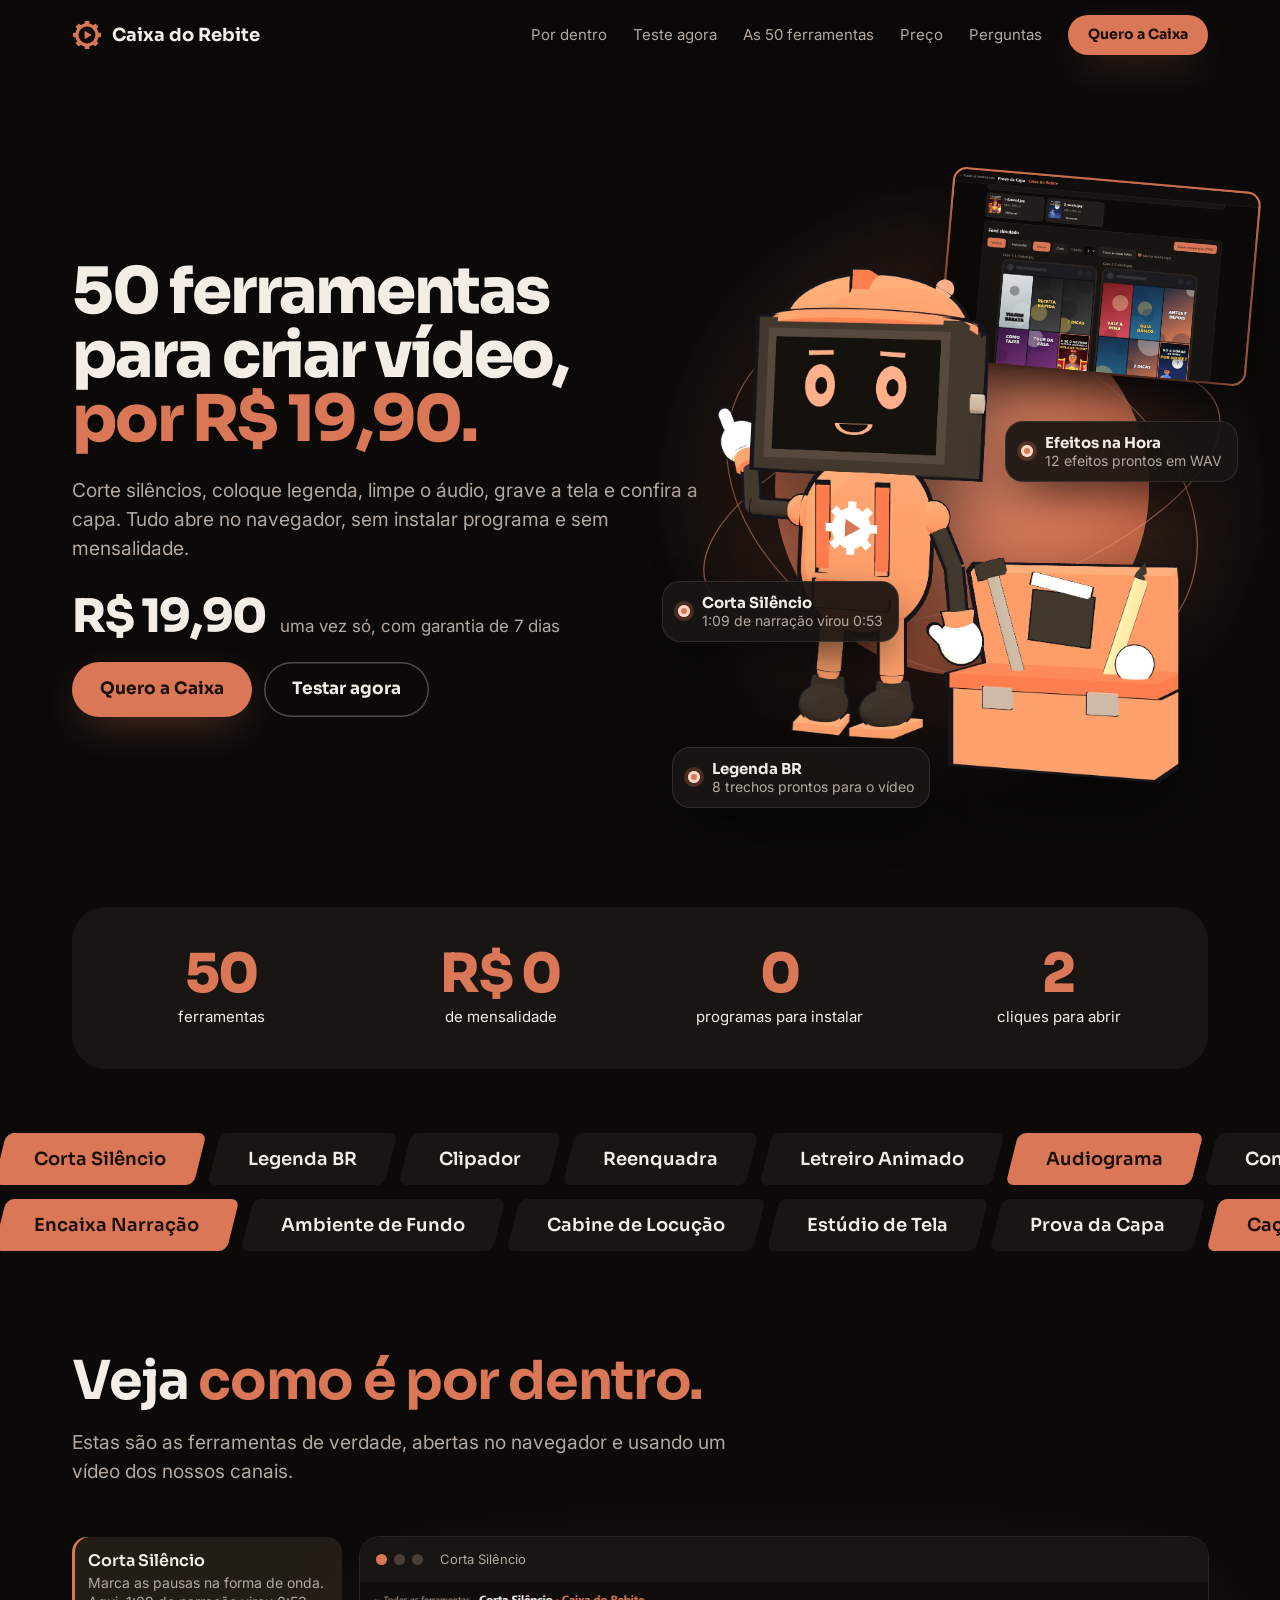
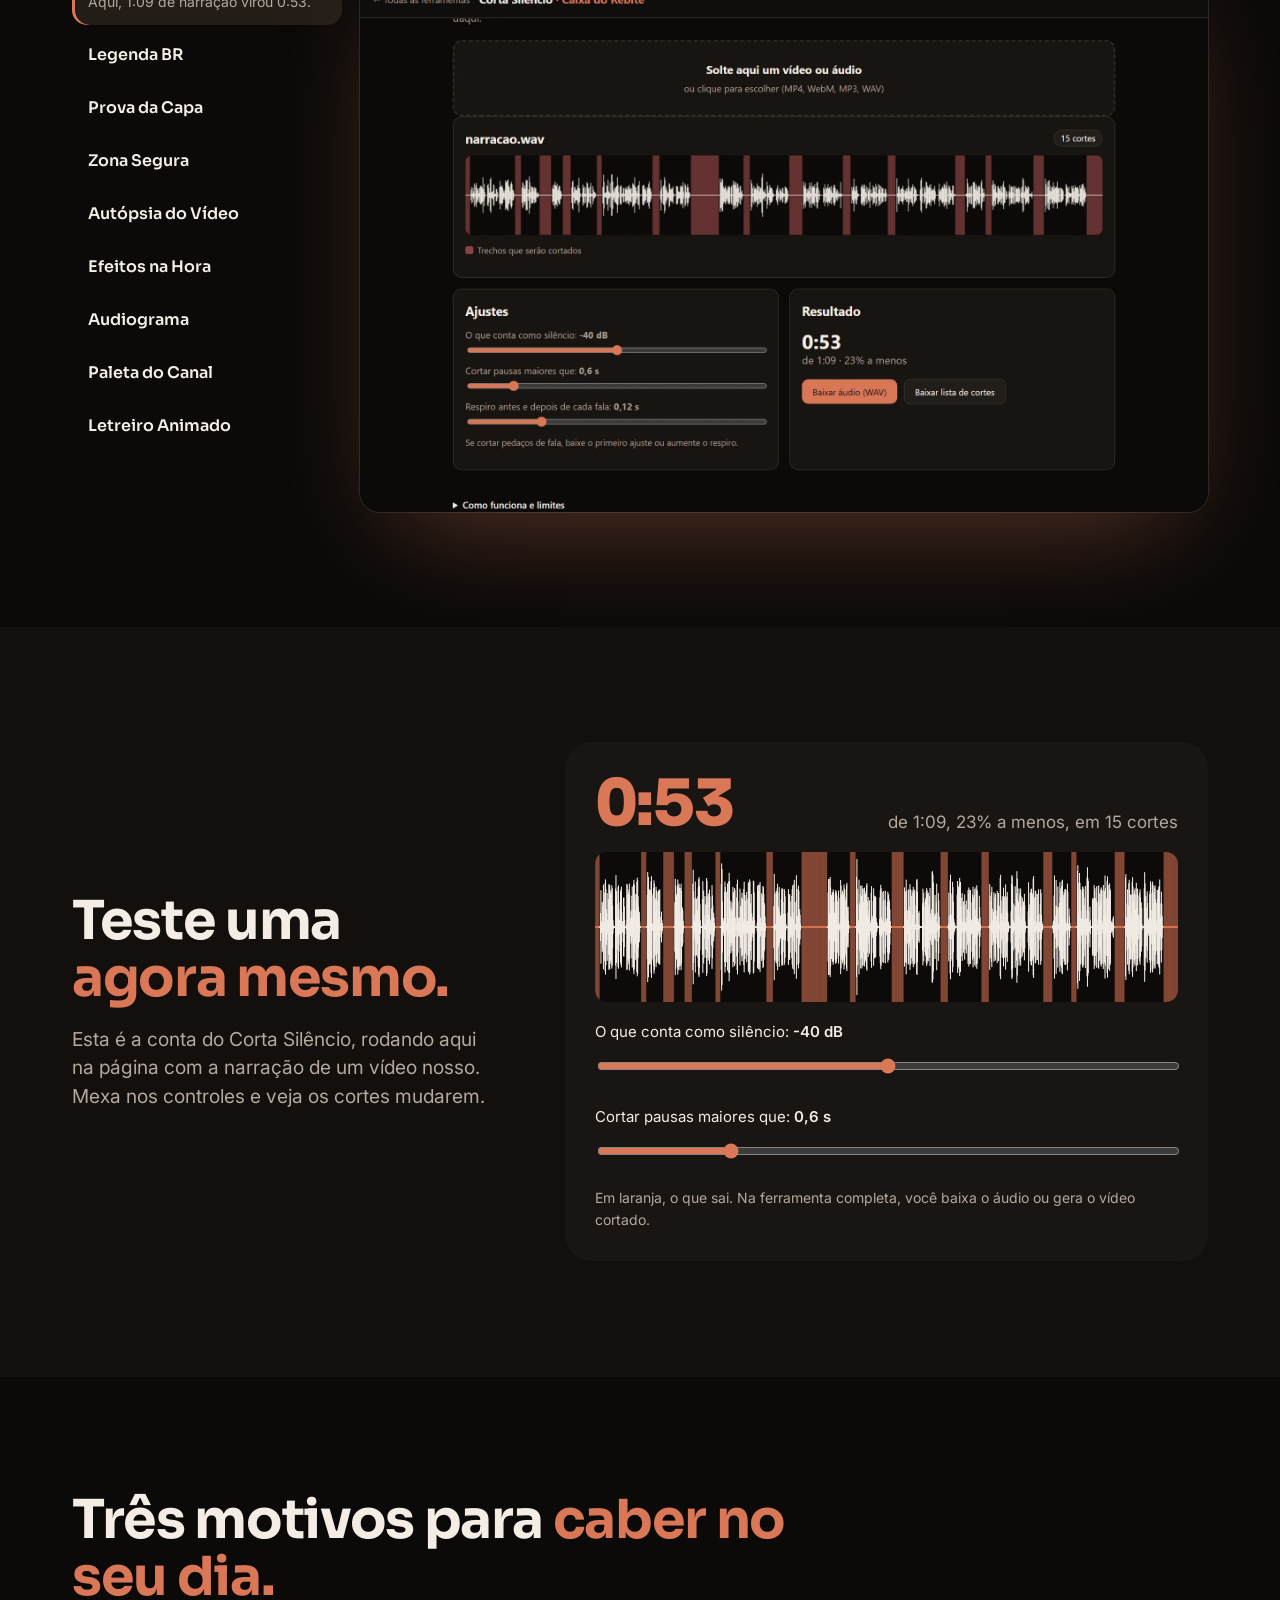
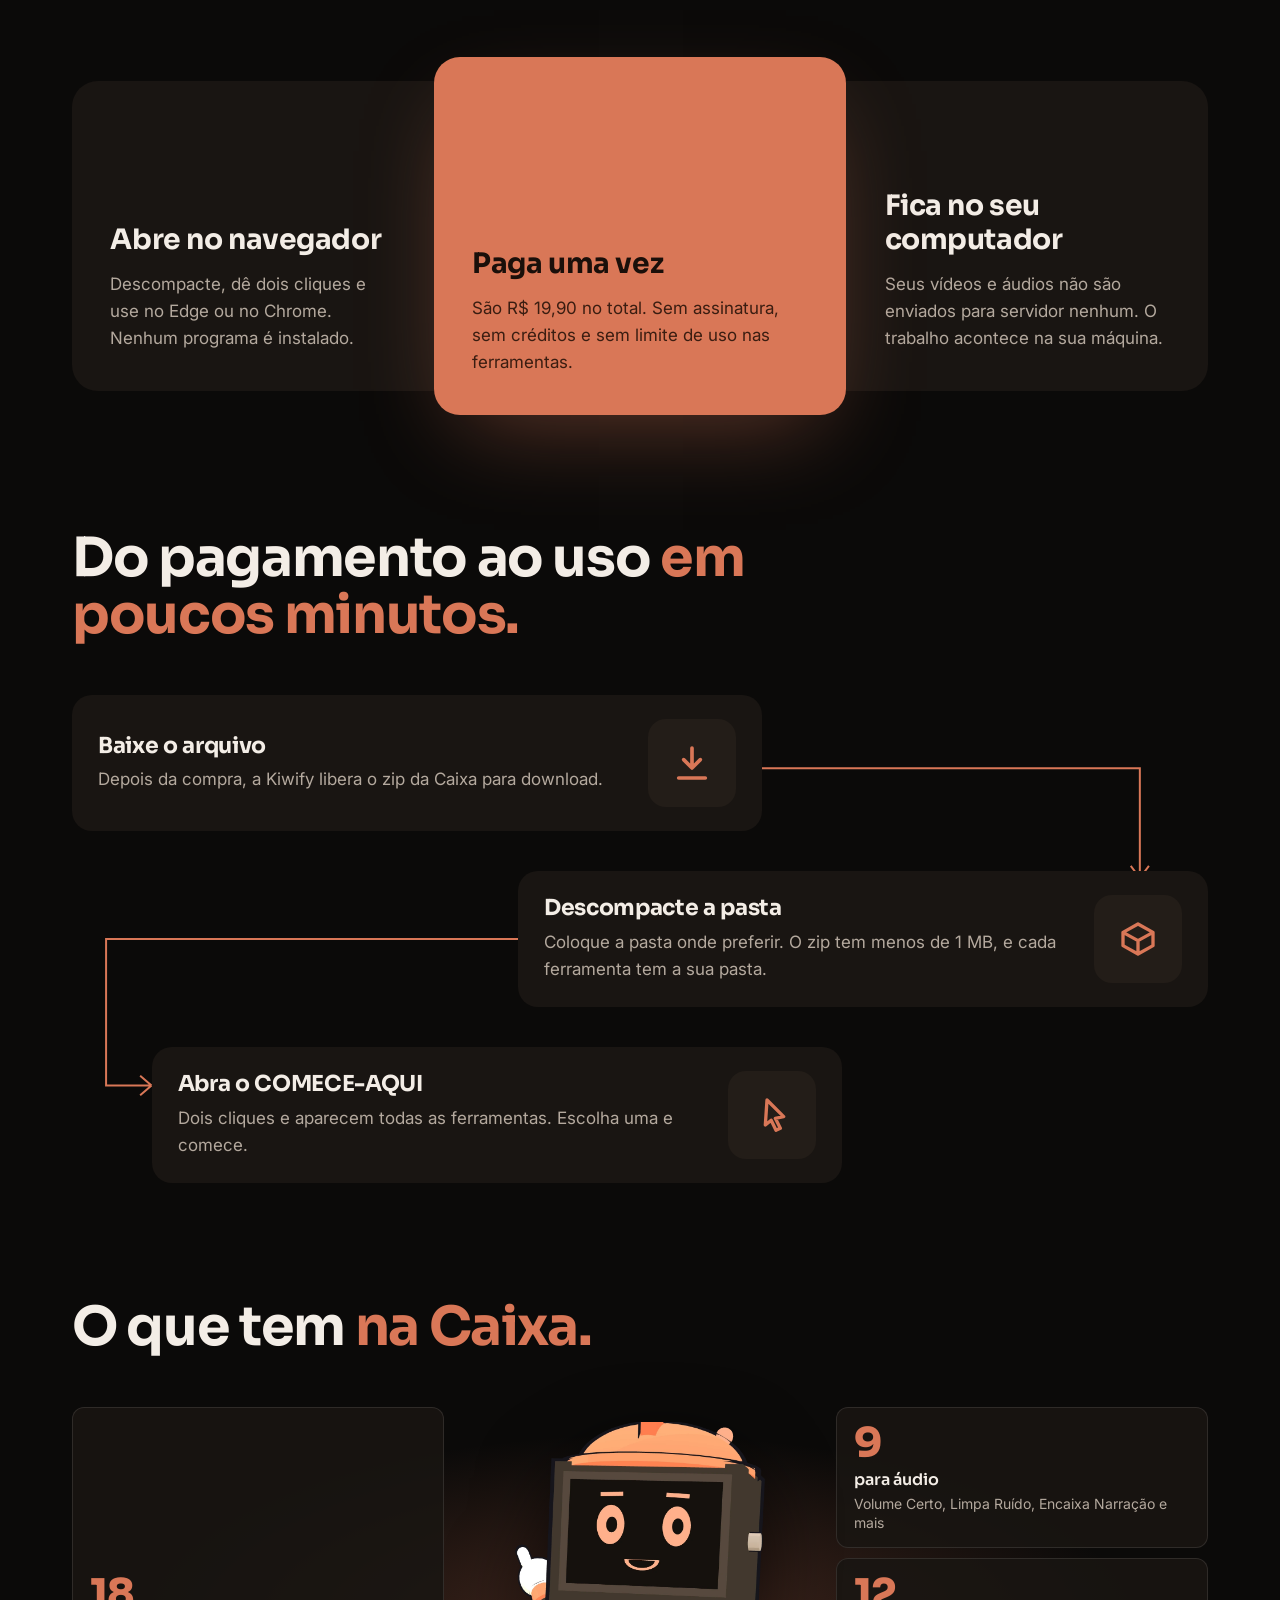
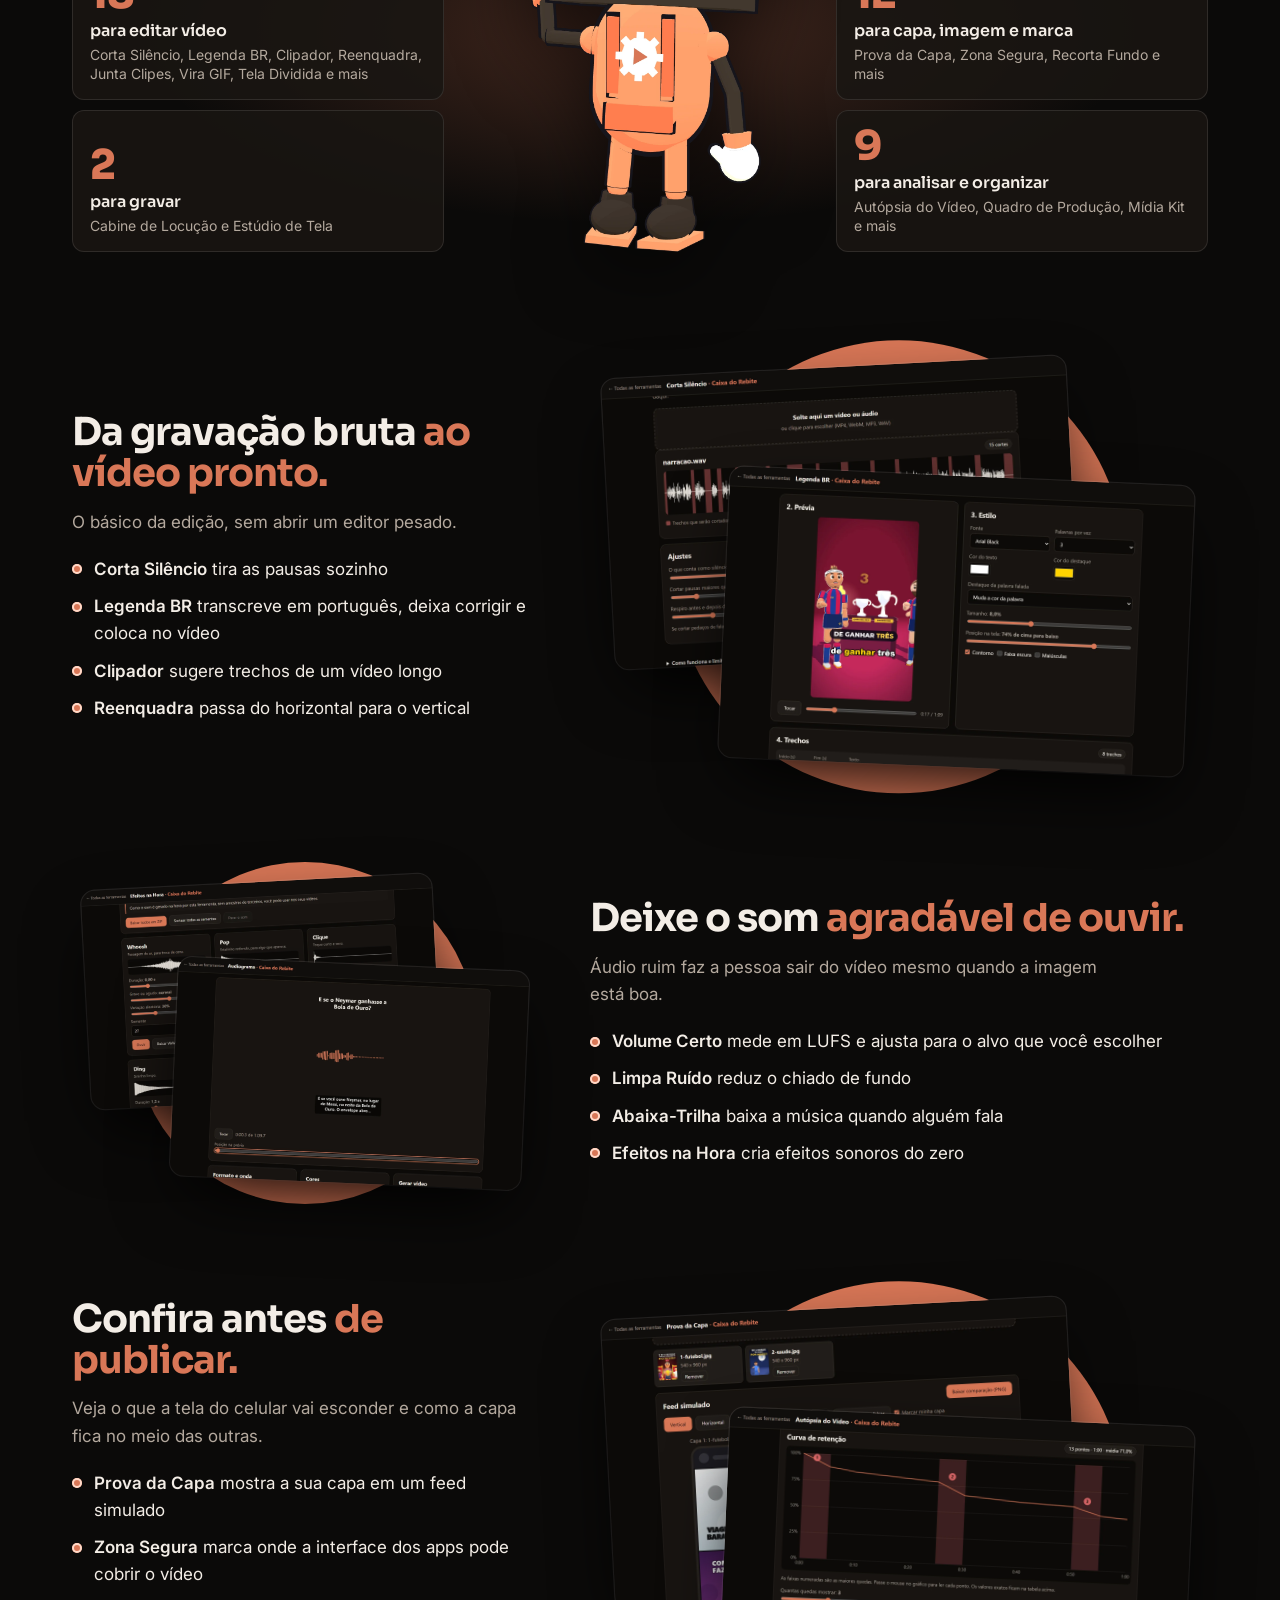
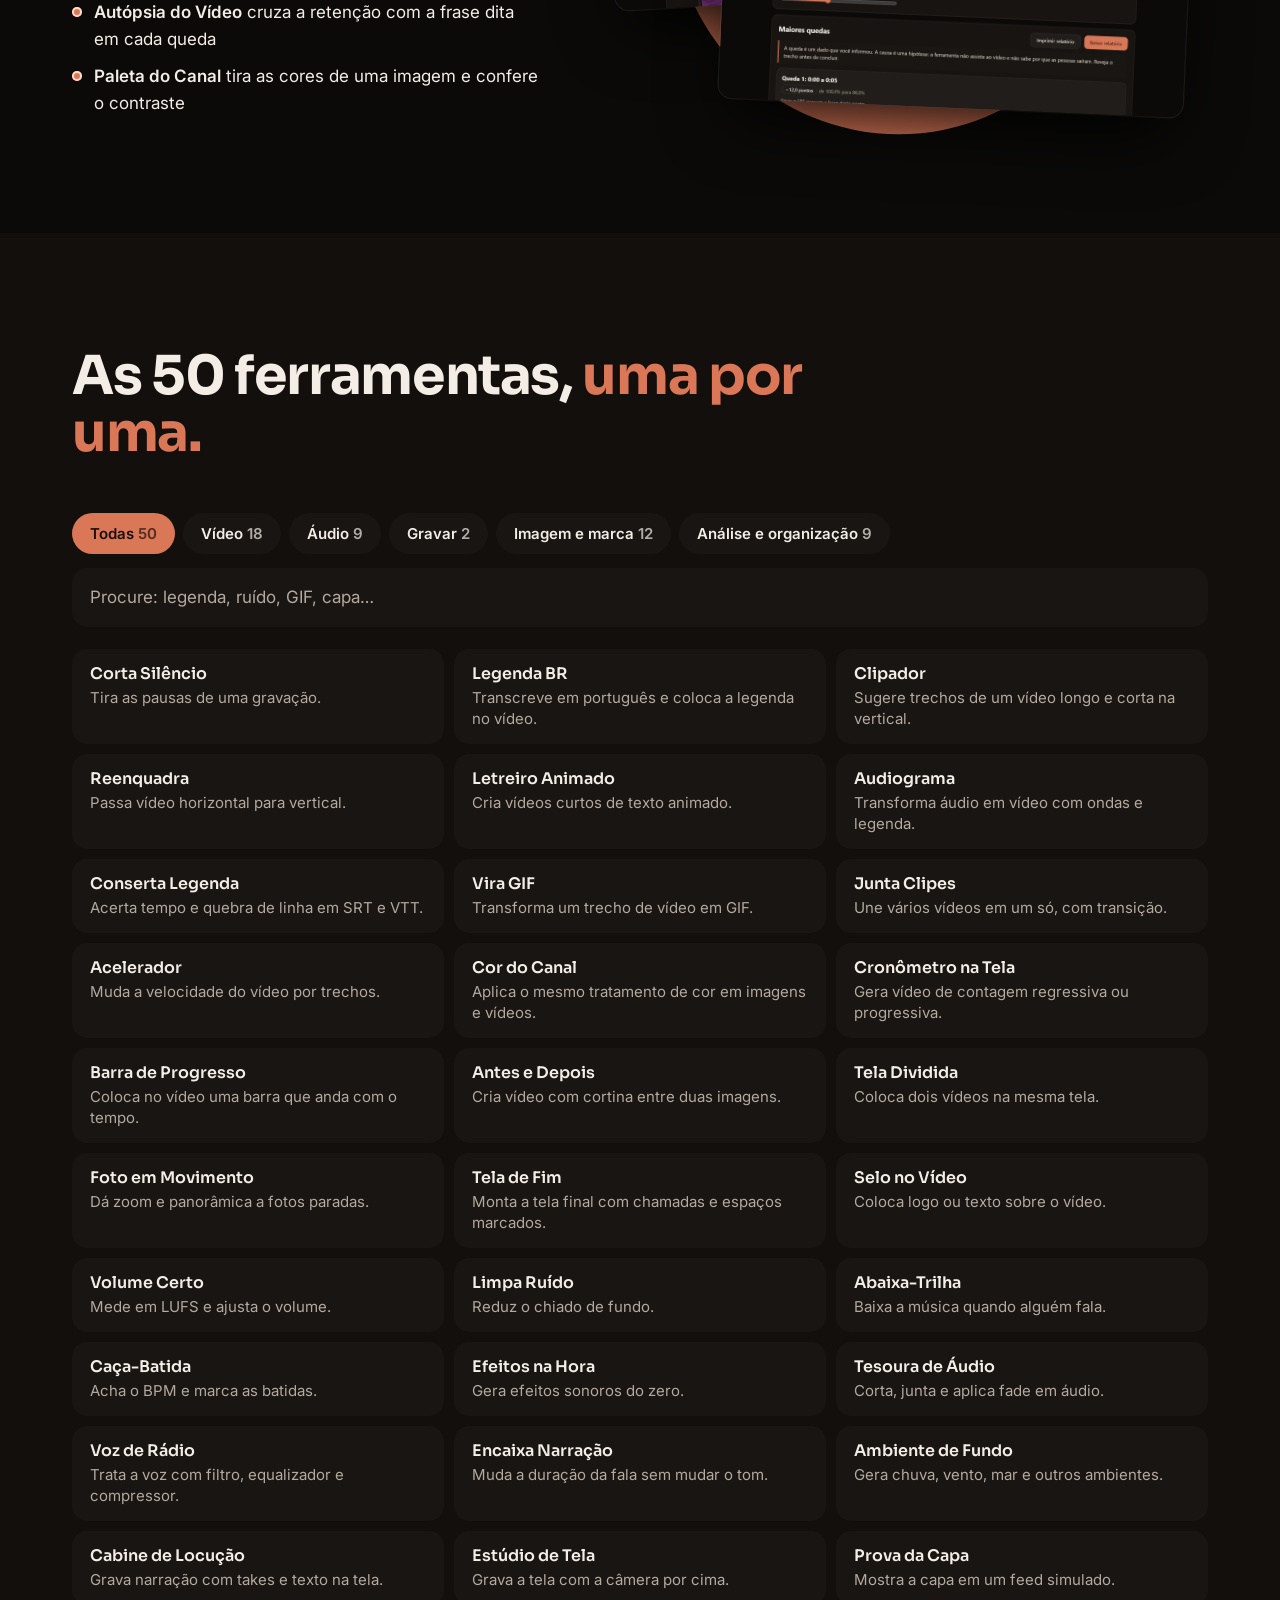
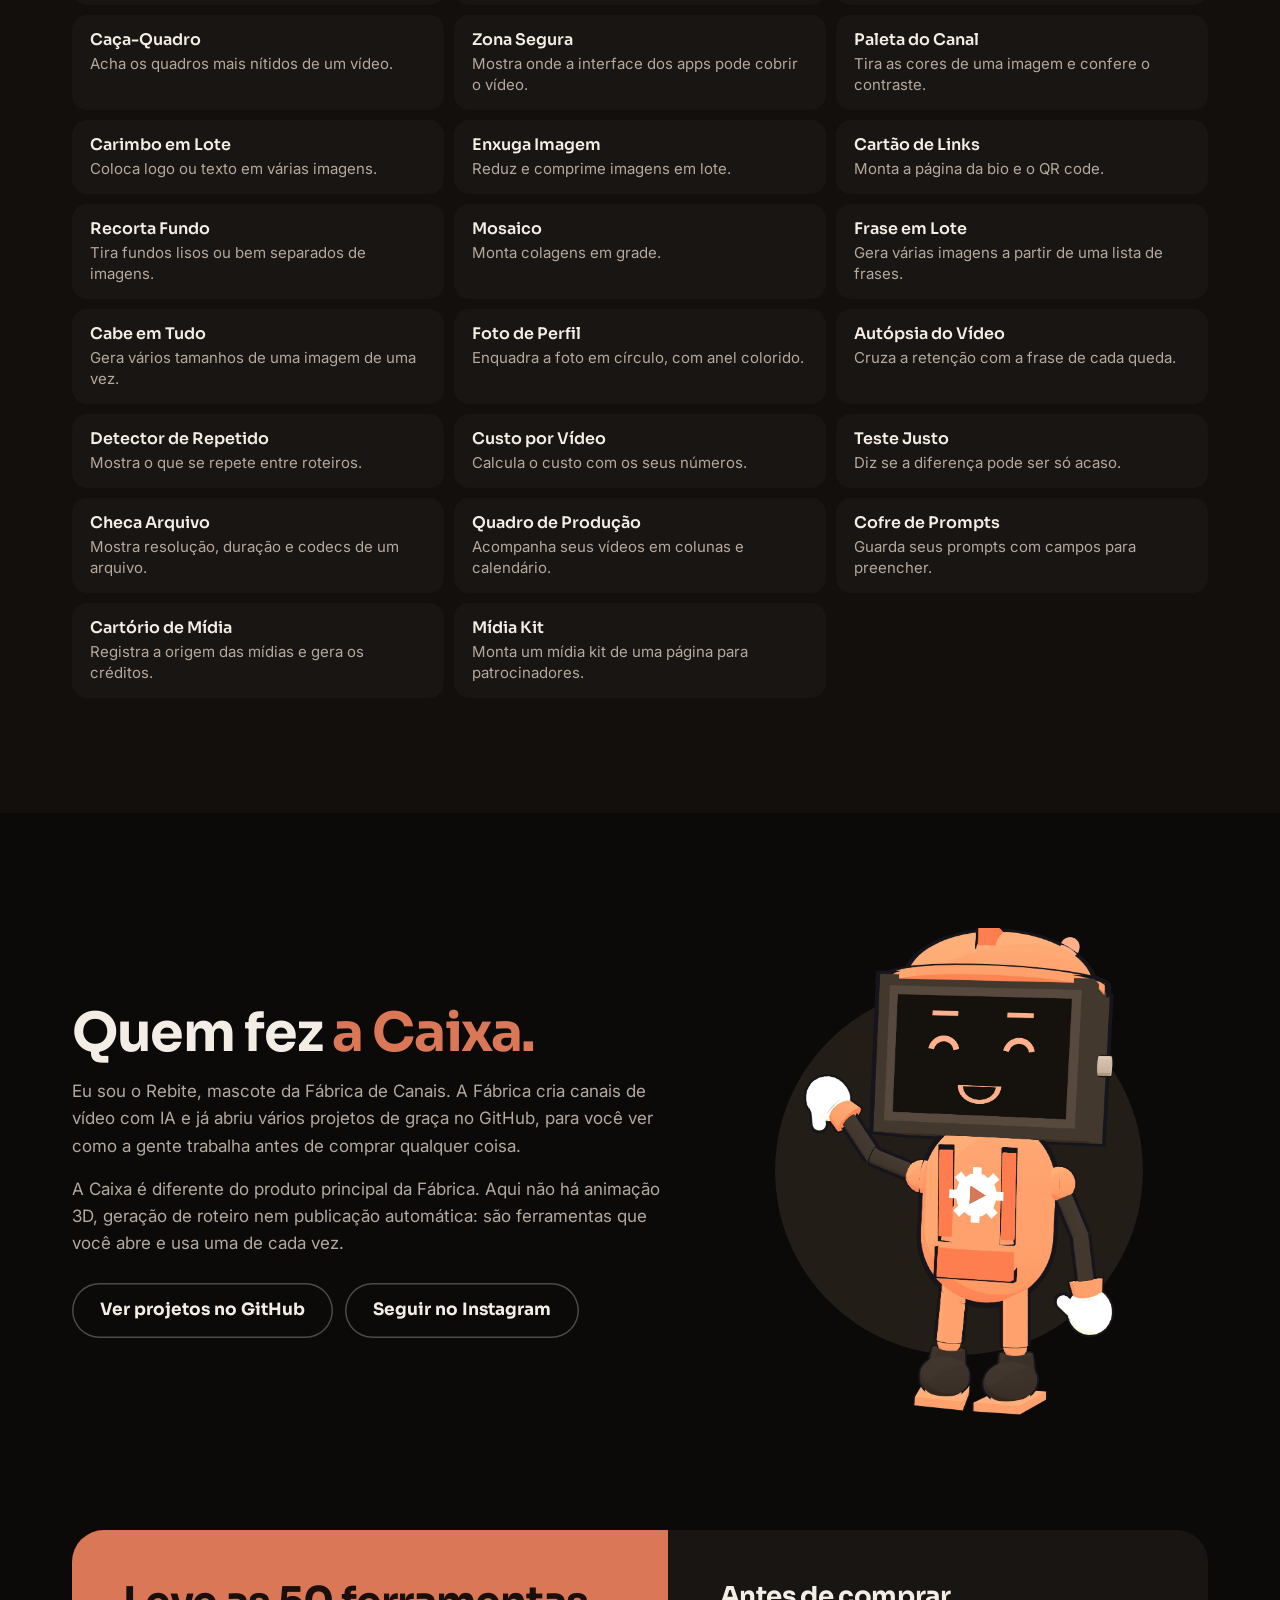
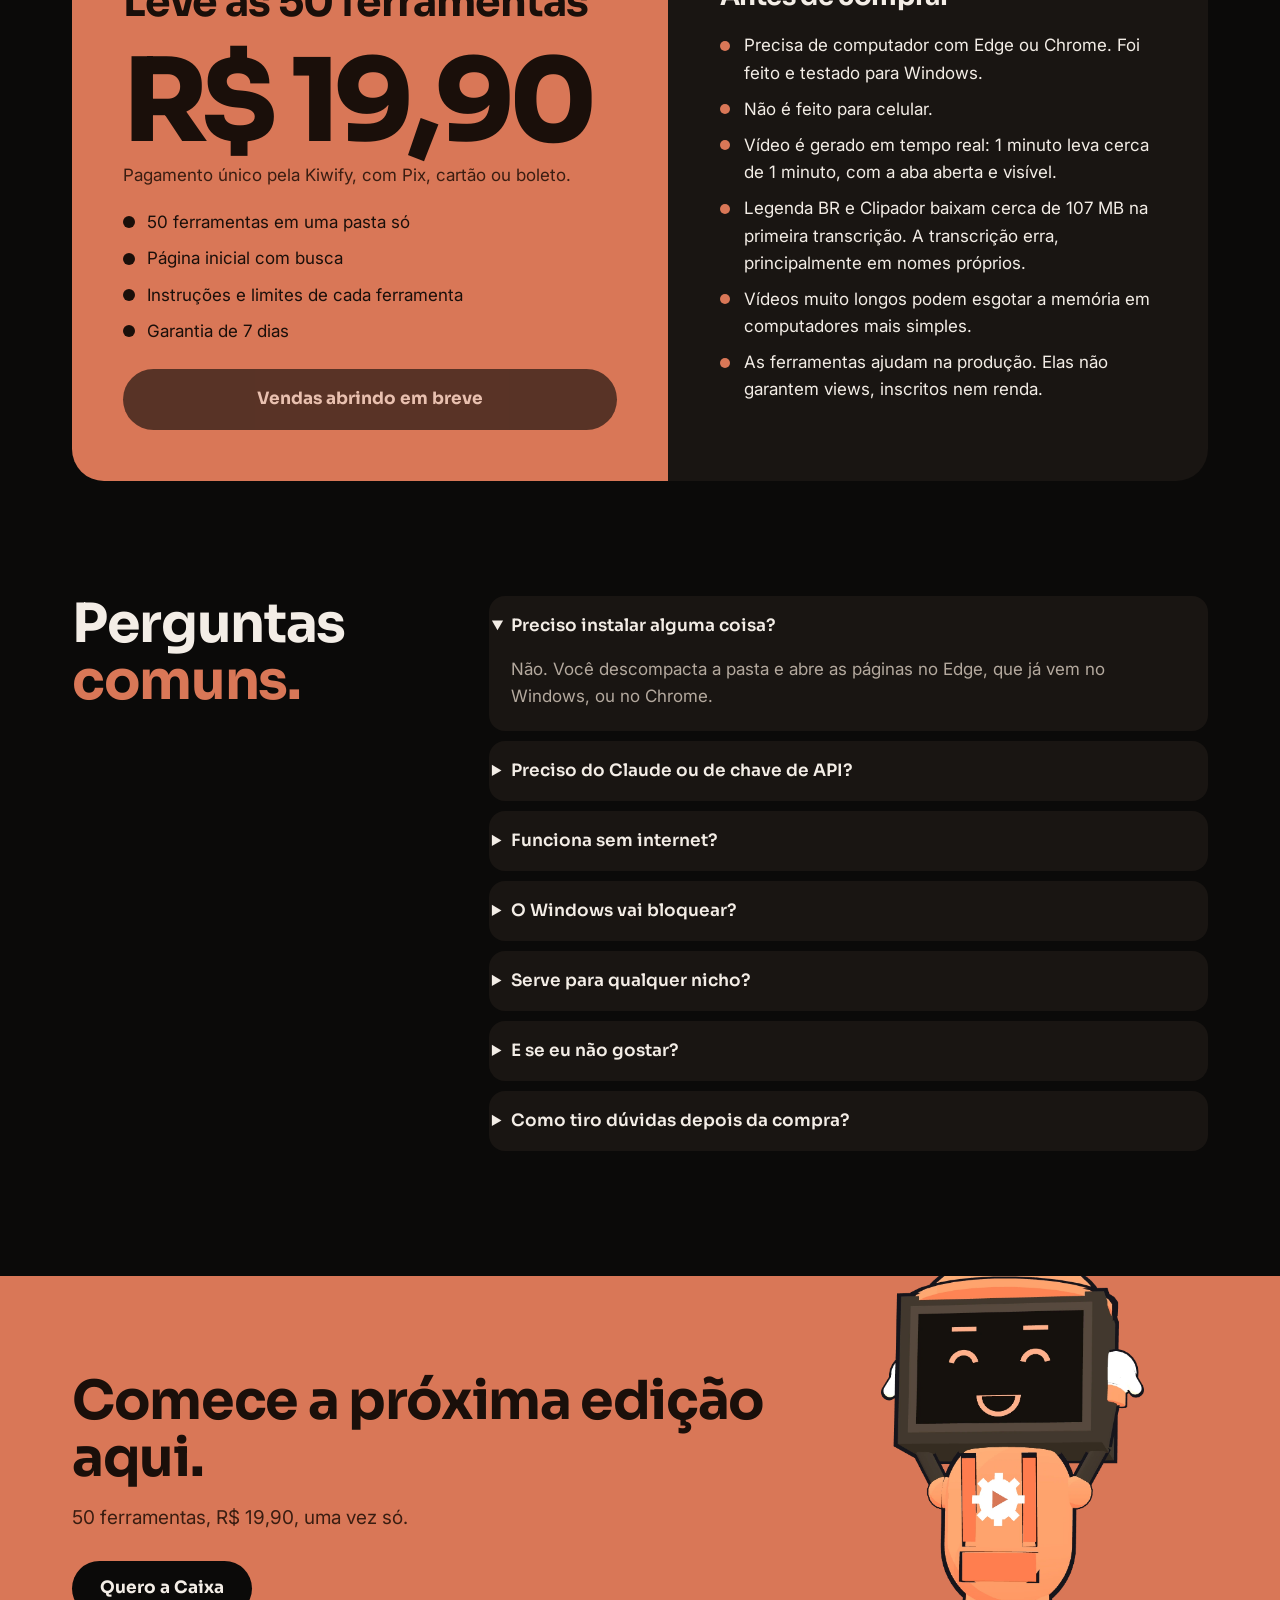
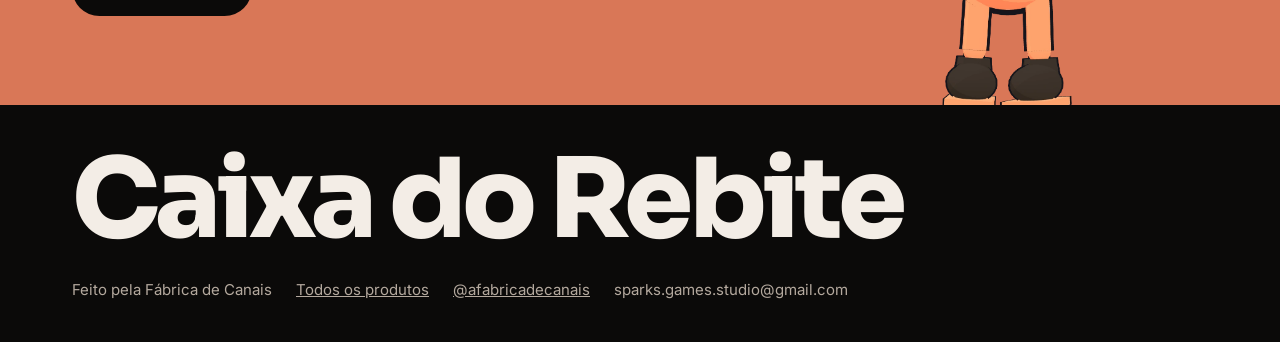
==== commit 25552c6a: "Cria a página de produtos e reorganiza os links Troca Pack de skills por Produtos no menu, tira o ca" ====
--- a/caixa.html
+++ b/caixa.html
@@ -425,7 +425,7 @@
 
 <footer><div class="wrap">
   <div class="nome">Caixa do Rebite</div>
-  <div class="linhas-f"><span>Feito pela Fábrica de Canais</span><a href="https://instagram.com/afabricadecanais" target="_blank" rel="noopener">@afabricadecanais</a><span>sparks.games.studio@gmail.com</span></div>
+  <div class="linhas-f"><span>Feito pela Fábrica de Canais</span><a href="produtos.html">Todos os produtos</a><a href="https://instagram.com/afabricadecanais" target="_blank" rel="noopener">@afabricadecanais</a><span>sparks.games.studio@gmail.com</span></div>
 </div></footer>
 
 <div class="barra-compra" id="barra"><b>R$ 19,90</b><a class="btn comprar" href="#comprar">Quero a Caixa</a></div>
